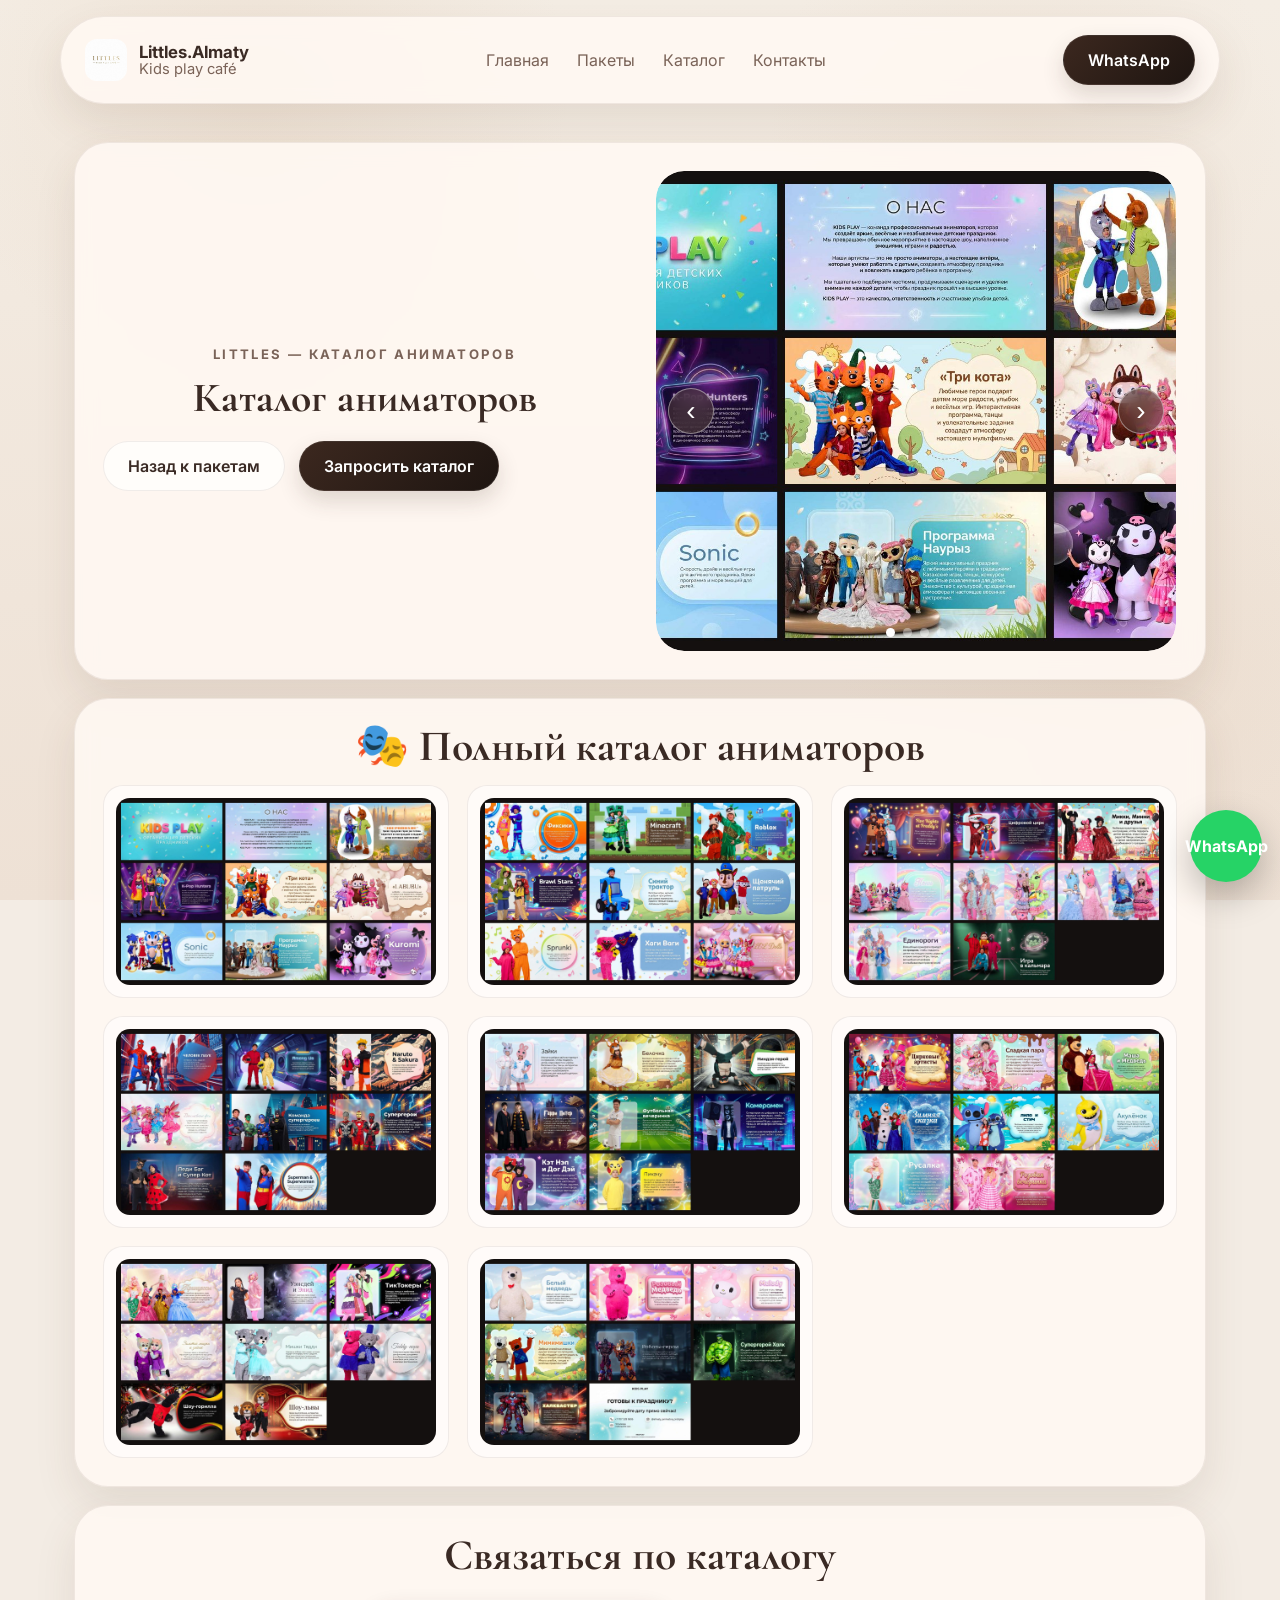
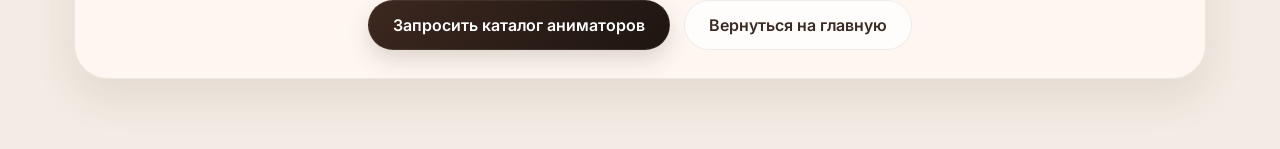
==== animator-catalog.html @ df4ff2ce "Add files via upload" ====
<!DOCTYPE html>
<html lang="ru">
<head>
  <meta charset="UTF-8" />
  <meta name="viewport" content="width=device-width, initial-scale=1.0" />
  <title>Каталог аниматоров — Littles.Almaty</title>
  <meta name="description" content="Каталог аниматоров Littles.Almaty: сохранённые изображения из каталога клиентки." />
  <link rel="preconnect" href="https://fonts.googleapis.com">
  <link rel="preconnect" href="https://fonts.gstatic.com" crossorigin>
  <link href="https://fonts.googleapis.com/css2?family=Cormorant+Garamond:wght@500;600;700&family=Inter:wght@400;500;600;700&display=swap" rel="stylesheet">
  <link rel="stylesheet" href="styles.css" />
</head>
<body>
  <div class="site-bg"></div>
  <header class="site-header" id="top">
    <div class="brand">
      <img src="assets/logo.jpg" alt="Littles Kids Play Café" class="brand-logo" />
      <div class="brand-text">
        <strong>Littles.Almaty</strong>
        <span>Kids play café</span>
      </div>
    </div>
    <nav class="desktop-nav">
      <a href="index.html">Главная</a>
      <a href="packages.html">Пакеты</a>
      <a href="#catalog-grid">Каталог</a>
      <a href="#contacts">Контакты</a>
    </nav>
    <a class="header-wa" href="https://wa.me/77074072551?text=Здравствуйте!%20Хочу%20запросить%20каталог%20аниматоров%20в%20Littles" target="_blank" rel="noopener">WhatsApp</a>
  </header>

  <main class="page-shell">
    <section class="section-surface hero hero-grid">
      <div class="hero-copy centered-copy">
        <p class="eyebrow">Littles — Каталог аниматоров</p>
        <h1 class="catalog-title catalog-page-title">Каталог аниматоров</h1>
<div class="package-actions left-actions" style="margin-top:18px;">
          <a class="btn btn-secondary" href="packages.html">Назад к пакетам</a>
          <a class="btn btn-primary" href="https://wa.me/77074072551?text=Здравствуйте!%20Хочу%20запросить%20каталог%20аниматоров%20в%20Littles" target="_blank" rel="noopener">Запросить каталог</a>
        </div>
      </div>
      <div class="carousel media-carousel compact" id="catalog-hero-carousel">
        <div class="carousel-track">
          <div class="carousel-slide active"><img src="assets/catalog_sheet_1.jpg" alt="Каталог аниматоров блок 1"></div>
          <div class="carousel-slide"><img src="assets/catalog_sheet_2.jpg" alt="Каталог аниматоров блок 2"></div>
          <div class="carousel-slide"><img src="assets/catalog_sheet_3.jpg" alt="Каталог аниматоров блок 3"></div>
          <div class="carousel-slide"><img src="assets/catalog_sheet_4.jpg" alt="Каталог аниматоров блок 4"></div>
        </div>
        <button class="carousel-btn prev" type="button" aria-label="Предыдущее фото">‹</button>
        <button class="carousel-btn next" type="button" aria-label="Следующее фото">›</button>
        <div class="carousel-dots">
          <button class="dot active" type="button" aria-label="Фото 1"></button>
          <button class="dot" type="button" aria-label="Фото 2"></button>
          <button class="dot" type="button" aria-label="Фото 3"></button>
          <button class="dot" type="button" aria-label="Фото 4"></button>
        </div>
      </div>
    </section>

    <section class="section-surface" id="catalog-grid">
      <div class="section-heading center">
        <h2 class="catalog-title">🎭 Полный каталог аниматоров</h2>
</div>
      <div class="catalog-page-grid">
        <a class="catalog-page-card" href="assets/catalog_sheet_1.jpg" target="_blank" rel="noopener"><img src="assets/catalog_sheet_1.jpg" alt="Каталог аниматоров страницы 1–9" loading="lazy"></a>
        <a class="catalog-page-card" href="assets/catalog_sheet_2.jpg" target="_blank" rel="noopener"><img src="assets/catalog_sheet_2.jpg" alt="Каталог аниматоров страницы 10–18" loading="lazy"></a>
        <a class="catalog-page-card" href="assets/catalog_sheet_3.jpg" target="_blank" rel="noopener"><img src="assets/catalog_sheet_3.jpg" alt="Каталог аниматоров страницы 19–26" loading="lazy"></a>
        <a class="catalog-page-card" href="assets/catalog_sheet_4.jpg" target="_blank" rel="noopener"><img src="assets/catalog_sheet_4.jpg" alt="Каталог аниматоров страницы 27–34" loading="lazy"></a>
        <a class="catalog-page-card" href="assets/catalog_sheet_5.jpg" target="_blank" rel="noopener"><img src="assets/catalog_sheet_5.jpg" alt="Каталог аниматоров страницы 35–42" loading="lazy"></a>
        <a class="catalog-page-card" href="assets/catalog_sheet_6.jpg" target="_blank" rel="noopener"><img src="assets/catalog_sheet_6.jpg" alt="Каталог аниматоров страницы 43–50" loading="lazy"></a>
        <a class="catalog-page-card" href="assets/catalog_sheet_7.jpg" target="_blank" rel="noopener"><img src="assets/catalog_sheet_7.jpg" alt="Каталог аниматоров страницы 51–58" loading="lazy"></a>
        <a class="catalog-page-card" href="assets/catalog_sheet_8.jpg" target="_blank" rel="noopener"><img src="assets/catalog_sheet_8.jpg" alt="Каталог аниматоров страницы 59–66" loading="lazy"></a>
      </div>
    </section>

    <section class="section-surface" id="contacts">
      <div class="section-heading center no-bottom">
        <h2>Связаться по каталогу</h2>
      </div>
      <div class="package-actions package-actions-stack">
        <a class="btn btn-primary" href="https://wa.me/77074072551?text=Здравствуйте!%20Хочу%20запросить%20каталог%20аниматоров%20в%20Littles" target="_blank" rel="noopener">Запросить каталог аниматоров</a>
        <a class="btn btn-secondary" href="index.html">Вернуться на главную</a>
      </div>
    </section>
  </main>

  <a class="floating-wa" href="https://wa.me/77074072551?text=Здравствуйте!%20Хочу%20запросить%20каталог%20аниматоров%20в%20Littles" target="_blank" rel="noopener" aria-label="WhatsApp">WhatsApp</a>

  <script>
    (function () {
      document.querySelectorAll('.carousel').forEach((carousel) => {
        const track = carousel.querySelector('.carousel-track');
        const slides = Array.from(carousel.querySelectorAll('.carousel-slide'));
        const dots = Array.from(carousel.querySelectorAll('.dot'));
        const prev = carousel.querySelector('.prev');
        const next = carousel.querySelector('.next');
        if (!track || slides.length === 0) return;
        let current = 0;
        let timer = null;
        let startX = 0;
        function show(index) {
          current = (index + slides.length) % slides.length;
          track.style.transform = `translateX(-${current * 100}%)`;
          dots.forEach((dot, i) => dot.classList.toggle('active', i === current));
        }
        function restart() { if (timer) clearInterval(timer); timer = setInterval(() => show(current + 1), 4500); }
        prev && prev.addEventListener('click', (e) => { e.preventDefault(); show(current - 1); restart(); });
        next && next.addEventListener('click', (e) => { e.preventDefault(); show(current + 1); restart(); });
        dots.forEach((dot, i) => dot.addEventListener('click', () => { show(i); restart(); }));
        carousel.addEventListener('touchstart', (e) => { startX = e.touches[0].clientX; }, { passive: true });
        carousel.addEventListener('touchend', (e) => {
          const diff = e.changedTouches[0].clientX - startX;
          if (Math.abs(diff) > 40) { show(current + (diff < 0 ? 1 : -1)); restart(); }
        });
        show(0); restart();
      });
    })();
  </script>
</body>
</html>
---- styles.css ----
:root{
  --bg:#f3ece4;
  --panel:rgba(255,250,245,.92);
  --panel-soft:rgba(255,255,255,.58);
  --line:rgba(108,84,72,.10);
  --text:#3a2a24;
  --muted:#7a6358;
  --accent:#8f6653;
  --accent-2:#d8b79f;
  --shadow:0 18px 42px rgba(89,58,42,.10);
}
*{box-sizing:border-box}
html{scroll-behavior:smooth}
body{
  margin:0;
  color:var(--text);
  background:#f3ece4;
  font-family:"Inter",system-ui,sans-serif;
}
body::before{
  content:"";
  position:fixed;
  inset:0;
  background:
    radial-gradient(circle at 20% 10%, rgba(214,182,151,.18), transparent 24%),
    radial-gradient(circle at 80% 14%, rgba(214,182,151,.12), transparent 20%),
    radial-gradient(circle at 88% 74%, rgba(214,182,151,.14), transparent 22%),
    linear-gradient(180deg, #f4ede4 0%, #eee1d5 100%);
  z-index:-2;
}
.site-bg{display:none}
img{max-width:100%}
a{text-decoration:none;color:inherit}
h1,h2,h3,h4{font-family:"Cormorant Garamond", serif; margin:0 0 12px}
h1{font-size:clamp(2.7rem,5.3vw,4.7rem); line-height:0.98}
h2{font-size:clamp(2rem,3.4vw,3rem); line-height:1}
h3{font-size:clamp(1.35rem,1.8vw,1.85rem)}
p,li{font-size:.96rem; line-height:1.65}
.page-shell{max-width:1160px;margin:0 auto;padding:20px 14px 70px}
.site-header{
  max-width:1160px; margin:16px auto 0; padding:18px 24px;
  display:flex; align-items:center; justify-content:space-between; gap:20px;
  background:rgba(255,249,243,.88); border:1px solid var(--line); border-radius:999px; box-shadow:var(--shadow);
  backdrop-filter: blur(10px);
}
.brand{display:flex; align-items:center; gap:12px}
.brand-logo{width:42px; height:42px; border-radius:12px; object-fit:cover}
.brand-text{display:flex; flex-direction:column; line-height:1.1}
.brand-text strong{font-size:1.05rem}
.brand-text span{font-size:.92rem; color:var(--muted)}
.desktop-nav{display:flex; gap:28px; color:var(--muted)}
.desktop-nav a:hover{color:var(--text)}
.header-wa,.btn{
  display:inline-flex; align-items:center; justify-content:center; gap:8px;
  border-radius:999px; padding:14px 24px; font-weight:600; transition:.22s ease;
}
.header-wa,.btn-primary{
  background:linear-gradient(135deg, #3c281f, #1e1511);
  color:#fff; border:1px solid rgba(255,255,255,.08);
  box-shadow:0 10px 22px rgba(60,40,31,.16);
}
.header-wa:hover,.btn-primary:hover{transform:translateY(-1px)}
.btn-secondary{
  background:rgba(255,255,255,.72); border:1px solid var(--line); color:var(--text);
}
.btn.full{width:100%}
.section-surface{
  background:rgba(255,249,243,.88);
  border:1px solid var(--line);
  border-radius:34px;
  padding:28px;
  box-shadow:var(--shadow);
  margin-top:18px;
  backdrop-filter: blur(10px);
  transition: transform .24s ease, box-shadow .24s ease, border-color .24s ease, background .24s ease;
}
.hero-grid{
  display:grid;
  grid-template-columns:1fr 1fr;
  gap:28px;
  align-items:center;
}
.hero-copy .eyebrow,.section-heading .eyebrow{
  letter-spacing:.18em; text-transform:uppercase; color:var(--muted); font-size:.82rem; font-weight:700;
  margin-bottom:10px;
}
.hero-text,.section-heading p{color:var(--muted)}
.section-heading{margin-bottom:20px}
.no-bottom{margin-bottom:0}
.left-align{text-align:left}
.center{text-align:center}
.narrow{max-width:720px; margin-inline:auto}

.carousel{
  position:relative;
  width:100%;
  max-width:520px;
  margin:0 auto;
  overflow:hidden;
  border-radius:28px;
  background:rgba(255,255,255,.42);
}
.carousel-track{
  display:flex;
  width:100%;
  transition:transform .4s ease;
}
.carousel-slide{
  min-width:100%;
  flex:0 0 100%;
}
.carousel-slide img{
  width:100%;
  height:520px;
  display:block;
  object-fit:cover;
  object-position:center center;
  border-radius:28px;
}
.media-carousel.compact .carousel-slide img{height:480px; object-position:center center}
.menu-carousel{max-width:720px}
.menu-carousel .carousel-slide img{height:420px; object-fit:cover; object-position:center center}
.carousel-btn{
  position:absolute; top:50%; transform:translateY(-50%);
  width:46px; height:46px; border-radius:50%;
  border:1px solid rgba(255,255,255,.42);
  background:rgba(73,54,46,.48); color:#fff; font-size:28px; line-height:1;
  display:flex; align-items:center; justify-content:center; cursor:pointer; z-index:30;
  backdrop-filter: blur(8px);
  transition: transform .18s ease, background .18s ease, box-shadow .18s ease;
}
.carousel-btn.prev{left:12px}
.carousel-btn.next{right:12px}
.carousel-dots{
  position:absolute; left:50%; bottom:14px; transform:translateX(-50%);
  display:flex; gap:8px; z-index:5;
}
.dot{
  width:9px; height:9px; border-radius:50%; border:none; padding:0; cursor:pointer;
  background:rgba(255,255,255,.4)
}
.dot.active{background:#fff}
.clean-list{list-style:none; padding:0; margin:18px 0 24px}
.clean-list li{padding:10px 0; border-bottom:1px solid rgba(255,255,255,.06)}

.action-grid{
  display:grid; grid-template-columns:repeat(4,1fr); gap:16px;
}
.action-card{
  background:rgba(255,255,255,.58);
  border:1px solid var(--line);
  border-radius:26px;
  padding:22px;
  text-align:center;
  transition: transform .22s ease, box-shadow .22s ease, border-color .22s ease, background .22s ease;
}
.action-card h3{font-size:clamp(1.35rem,1.8vw,1.85rem)}

.visit-card{
  max-width:760px; margin:0 auto;
  background:rgba(255,255,255,.66);
  border:1px solid var(--line);
  border-radius:28px; padding:18px;
  box-shadow:0 10px 24px rgba(89,58,42,.06);
}
.price-item{
  display:flex; justify-content:space-between; gap:12px; align-items:center;
  padding:16px 4px; border-bottom:1px solid rgba(255,255,255,.06);
}
.price-item strong{font-size:1.2rem}
.visit-note{color:var(--muted); margin:18px 4px 20px}

.packages-grid{
  display:grid; grid-template-columns:repeat(3,1fr); gap:18px;
}
.package-card{
  background:rgba(255,255,255,.58);
  border:1px solid var(--line);
  border-radius:28px;
  padding:22px;
  display:flex; flex-direction:column; gap:16px;
  transition: transform .22s ease, box-shadow .22s ease, border-color .22s ease, background .22s ease;
}
.package-card.featured{background:linear-gradient(180deg, rgba(216,183,159,.28), rgba(255,255,255,.62))}
.package-top h3{font-size:clamp(1.35rem,1.8vw,1.85rem)}
.package-includes{padding-left:18px; margin:0}
.program-block{
  background:rgba(216,183,159,.20);
  border-radius:20px;
  padding:16px;
}
.program-block h4{margin:0 0 8px; font-family:"Inter",system-ui,sans-serif; font-size:1rem}
.program-block ul{margin:0; padding-left:18px}
.package-bottom-price{
  margin:0;
  font-size:1.65rem;
  font-weight:700;
  color:#efd4bf;
}

.menu-preview-actions,.package-actions{
  display:flex; gap:14px; justify-content:center; flex-wrap:wrap; margin-top:18px;
}
.contact-box{
  display:grid; grid-template-columns:repeat(3,1fr); gap:16px;
}
.contact-box > div{
  background:rgba(255,255,255,.58);
  border:1px solid var(--line);
  border-radius:22px;
  padding:18px;
}
.contact-box strong{display:block; margin-bottom:8px}
.contact-box p{margin:0; color:var(--muted)}
.conditions-card{
  max-width:760px; margin:0 auto; background:rgba(255,255,255,.58);
  border:1px solid var(--line); border-radius:24px; padding:20px;
}
.conditions-card ul{margin:0; padding-left:18px}
.floating-wa{
  position:fixed; right:18px; bottom:18px; z-index:20;
  width:72px; height:72px; border-radius:50%;
  background:#26d366; color:#fff; display:flex; align-items:center; justify-content:center;
  font-weight:700; box-shadow:0 14px 34px rgba(0,0,0,.25);
}

/* Menu page */
.menu-page-shell{max-width:1120px}
.menu-hero{display:flex; justify-content:space-between; align-items:flex-end; gap:22px}
.menu-hero-actions{display:flex; gap:12px; flex-wrap:wrap}
.menu-pages-list{display:flex; flex-direction:column; gap:22px}
.menu-page-card{
  background:rgba(255,255,255,.05);
  border:1px solid var(--line);
  border-radius:28px; padding:22px;
}
.menu-page-heading{
  display:flex; align-items:flex-end; justify-content:space-between; gap:18px; margin-bottom:16px;
}
.menu-page-card img{
  width:100%; display:block; border-radius:22px; background:#f5efe7;
}

@media (max-width: 980px){
  .desktop-nav{display:none}
  .site-header{padding:16px 18px; border-radius:26px}
  .hero-grid, .packages-grid, .contact-box{grid-template-columns:1fr}
  .carousel, .menu-carousel{max-width:100%}
  .carousel-slide img{height:420px}
  .media-carousel.compact .carousel-slide img{height:420px}
  .menu-hero,.menu-page-heading{display:block}
  .menu-hero-actions .btn,.menu-page-heading .btn{width:100%; margin-top:12px}
}
@media (max-width: 768px){
  .page-shell{padding:14px 10px 90px}
  .section-surface{padding:18px; border-radius:24px}
  h1{font-size:clamp(2.7rem,5.3vw,4.7rem); line-height:0.98}
  h2{font-size:clamp(2rem,3.4vw,3rem); line-height:1}
  .action-grid{grid-template-columns:1fr 1fr}
  .carousel-slide img,
  .media-carousel.compact .carousel-slide img,
  .menu-carousel .carousel-slide img{height:320px}
  .floating-wa{width:66px; height:66px; right:14px; bottom:14px}
}


/* Menu polish */
.polished-menu-section{
  padding:24px 24px 26px;
}
.menu-heading-row{
  margin-bottom:14px;
}
.menu-heading-row h2{font-size:clamp(2rem,3.4vw,3rem); line-height:1}
.menu-showcase{
  max-width:760px;
  margin:0 auto;
}
.polished-carousel{
  background:linear-gradient(180deg, rgba(255,255,255,.04), rgba(255,255,255,.02));
  border:1px solid rgba(255,255,255,.06);
  border-radius:30px;
  box-shadow:0 16px 34px rgba(0,0,0,.18);
  padding:16px;
}
.polished-carousel .carousel-slide img{
  border-radius:22px;
  object-fit:cover;
  object-position:center;
  box-shadow:0 10px 24px rgba(0,0,0,.12);
}
.polished-carousel .carousel-btn{
  width:44px;
  height:44px;
  background:rgba(18,14,13,.58);
  backdrop-filter:blur(8px);
  border:1px solid rgba(255,255,255,.10);
  color:#fff;
  transition:transform .2s ease, background .2s ease, border-color .2s ease;
}
.polished-carousel .carousel-btn:hover{
  transform:translateY(-50%) scale(1.04);
  background:rgba(29,22,19,.82);
  border-color:rgba(255,255,255,.18);
}
.polished-carousel .carousel-btn.prev{left:16px;}
.polished-carousel .carousel-btn.next{right:16px;}
.polished-carousel .carousel-dots{
  bottom:18px;
  gap:7px;
}
.polished-carousel .dot{
  width:8px;
  height:8px;
  background:rgba(255,255,255,.38);
  transition:all .22s ease;
}
.polished-carousel .dot.active{
  width:22px;
  border-radius:999px;
  background:#fff;
}
.polished-menu-actions{
  margin-top:16px;
  justify-content:center;
  align-items:center;
}
.polished-menu-actions .btn{
  min-width:230px;
}
@media (max-width: 768px){
  .polished-menu-section{
    padding:18px 16px 20px;
  }
  .menu-showcase{
    max-width:100%;
  }
  .polished-carousel{
    padding:12px;
    border-radius:24px;
  }
  .polished-carousel .carousel-slide img{
    border-radius:18px;
  }
  .polished-menu-actions{
    flex-direction:column;
  }
  .polished-menu-actions .btn{
    width:100%;
    min-width:0;
  }
}

.section-surface:hover{
  transform: translateY(-2px);
  box-shadow: 0 22px 44px rgba(89,58,42,.12);
}
.action-card:hover,
.package-card:hover{
  transform: translateY(-3px);
  box-shadow: 0 16px 30px rgba(89,58,42,.10);
  border-color: rgba(108,84,72,.16);
}
.header-wa:hover,.btn:hover{
  transform: translateY(-1px);
}
.carousel-slide img{
  transition: transform .35s ease;
}
.carousel:hover .carousel-slide.active img{
  transform: scale(1.012);
}

@media (max-width: 900px){
  body::before{
    background:
      radial-gradient(circle at 20% 10%, rgba(214,182,151,.12), transparent 26%),
      radial-gradient(circle at 85% 20%, rgba(214,182,151,.10), transparent 22%),
      linear-gradient(180deg, #f7f1ea 0%, #efe4d8 100%);
  }
  body{
    background:#f6efe8;
    color:#3c2c25;
  }
  .site-header{
    background:rgba(255,251,247,.92);
    border-color:rgba(108,84,72,.08);
    box-shadow:0 10px 22px rgba(89,58,42,.08);
  }
  .section-surface{
    background:rgba(255,251,247,.92);
    border-color:rgba(108,84,72,.08);
    box-shadow:0 14px 26px rgba(89,58,42,.08);
  }
  .action-card,
  .package-card,
  .visit-card,
  .contact-box > div,
  .conditions-card{
    background:rgba(255,255,255,.76);
  }
  .carousel{
    background:rgba(255,255,255,.62);
  }
  .carousel-slide img,
  .media-carousel.compact .carousel-slide img{
    height:300px !important;
    object-position:center center !important;
  }
  .menu-carousel .carousel-slide img{
    height:250px !important;
    object-position:center center !important;
  }
}
@media (max-width: 768px){
  h1{font-size:clamp(2.35rem,10vw,3.8rem)}
  h2{font-size:clamp(1.85rem,8vw,2.6rem)}
  h3{font-size:clamp(1.2rem,5vw,1.6rem)}
  p,li{font-size:.92rem; line-height:1.6}
  .page-shell{padding:12px 10px 86px}
  .section-surface{padding:16px; border-radius:24px}
  .carousel-slide img{height:285px !important}
  .menu-carousel .carousel-slide img{height:235px !important}
  .action-card{
    background:rgba(255,255,255,.78);
    padding:18px 14px;
  }
  .floating-wa{
    width:64px;
    height:64px;
    right:12px;
    bottom:12px;
  }
}


/* Requested client final tweaks */
.centered-copy,
.centered-copy .eyebrow,
.centered-copy .hero-text,
.centered-copy h2{
  text-align:center !important;
}
.centered-copy h1{
  max-width:11.5ch;
  margin-left:auto;
  margin-right:auto;
}
.why-grid .section-heading{
  margin-inline:auto;
}
.why-grid h2{
  font-size:clamp(1.8rem,3vw,2.6rem);
  white-space:nowrap;
}
.centered-block .section-heading,
.menu-heading-row{
  text-align:center;
}
.single-line-title{
  white-space:nowrap;
  margin-left:auto;
  margin-right:auto;
}
.clean-action-grid{
  align-items:stretch;
}
.clean-action-grid .action-card{
  display:flex;
  align-items:center;
  justify-content:center;
}
.clean-action-grid .action-card h3{
  text-align:center;
  width:100%;
  margin:0;
}
.featured-top h3{
  font-size:clamp(1.55rem,2.2vw,2.1rem);
}
.package-subtitle{
  margin:4px 0 0;
  font-size:.95rem;
  line-height:1.45;
  color:var(--muted);
  text-align:left;
}
#center-carousel .carousel-slide img{
  object-position:center center !important;
}
#menu-carousel .carousel-slide img{
  object-position:center center !important;
}
@media (max-width: 900px){
  .single-line-title{
    font-size:clamp(1.5rem,5.2vw,2rem) !important;
  }
  .why-grid h2{
    font-size:clamp(1.65rem,5.6vw,2.05rem) !important;
    white-space:nowrap;
  }
  .centered-copy h1{
    max-width:12.5ch;
  }
  .clean-action-grid .action-card h3{
    font-size:1.05rem;
  }
}
@media (max-width: 768px){
  .single-line-title{
    font-size:1.45rem !important;
  }
  .why-grid h2{
    font-size:1.52rem !important;
  }
  .package-subtitle{
    font-size:.9rem;
  }
  .clean-action-grid{
    grid-template-columns:1fr 1fr;
  }
  .clean-action-grid .action-card{
    min-height:88px;
  }
}


/* restore selected photos centering */
#hero-carousel .carousel-slide img,
#center-carousel .carousel-slide img{
  object-position:center center !important;
}


/* Lower photo focus to avoid too much ceiling */
#hero-carousel .carousel-slide img{
  object-position:center 78% !important;
}
#center-carousel .carousel-slide img{
  object-position:center 72% !important;
}
@media (max-width: 768px){
  #hero-carousel .carousel-slide img{
    object-position:center 82% !important;
  }
  #center-carousel .carousel-slide img{
    object-position:center 76% !important;
  }
}


/* Final requested client tweaks */
.centered-copy h1{
  max-width: 18ch !important;
  text-wrap: balance;
}
.why-grid .clean-list{
  margin: 12px 0 22px;
}
.why-grid .clean-list li{
  padding: 7px 0 !important;
  line-height: 1.35 !important;
}
.clean-action-grid{
  grid-template-columns: 1fr !important;
  max-width: 520px;
  margin: 0 auto;
}
.clean-action-grid .action-card{
  min-height: 74px;
  background: linear-gradient(180deg, rgba(190,157,136,.22), rgba(255,249,243,.92)) !important;
}
.closure-section .conditions-card,
.warm-card,
.package-card,
.action-card{
  border-color: rgba(122,85,65,.13) !important;
}
.package-card{
  background: linear-gradient(180deg, rgba(188,151,128,.18), rgba(255,251,247,.95)) !important;
}
.program-block{
  background: rgba(185, 150, 127, .16) !important;
}
.package-subtitle{
  margin: 6px 0 2px;
  color: var(--muted);
  font-size: .96rem;
  line-height: 1.35;
}
.featured-top h3{
  font-size: clamp(1.7rem, 2.6vw, 2.25rem) !important;
}
.featured-top .package-subtitle{
  font-size: 1rem;
  color: #7e5b4a;
}
.why-title, .visit-title{
  white-space: nowrap;
}
.closure-section .section-heading p{
  margin-top: 6px;
}
@media (max-width: 900px){
  .centered-copy h1{
    max-width: 16ch !important;
  }
}
@media (max-width: 768px){
  .centered-copy h1{
    max-width: 13ch !important;
    font-size: clamp(2.05rem, 8.4vw, 3rem) !important;
    line-height: 1.03 !important;
  }
  .hero-copy .hero-text{
    max-width: 22ch;
    margin-left: auto;
    margin-right: auto;
  }
  .why-title{
    font-size: 1.34rem !important;
    white-space: nowrap;
  }
  .visit-title{
    font-size: 1.28rem !important;
    white-space: nowrap;
  }
  .clean-action-grid{
    max-width: none;
  }
  .clean-action-grid .action-card{
    min-height: 66px;
    padding: 14px 16px !important;
  }
  .clean-action-grid .action-card h3{
    font-size: 1.06rem !important;
  }
  .package-subtitle{
    font-size: .9rem;
    line-height: 1.3;
  }
  .why-grid .clean-list li{
    padding: 5px 0 !important;
    line-height: 1.28 !important;
  }
}


/* Final tightening requested */
.why-grid h2,
.why-title{
  font-size: clamp(2rem, 3.2vw, 3rem) !important;
}
.why-grid .clean-list{
  margin: 10px 0 18px !important;
}
.why-grid .clean-list li{
  padding: 4px 0 !important;
  line-height: 1.18 !important;
}
.why-grid .section-heading{
  gap: 0 !important;
}
.why-grid .btn{
  margin-top: 10px !important;
}
@media (max-width: 768px){
  .why-grid h2,
  .why-title{
    font-size: 1.62rem !important;
  }
  .why-grid .clean-list li{
    padding: 3px 0 !important;
    line-height: 1.12 !important;
  }
}


/* Mobile buttons darker + warmer brown */
@media (max-width: 768px){
  .quick-links .quick-link{
    background: linear-gradient(180deg, #d8cfc6, #cbbfb4) !important;
    color: #2a1e17 !important;
    border: 1px solid rgba(120, 80, 50, 0.15) !important;
  }
  .quick-links .quick-link:hover{
    background: linear-gradient(180deg, #cbbfb4, #b8a99c) !important;
  }
}

/* Slightly warmer overall tone */
:root{
  --surface: #f6f1eb !important;
  --surface-2: #efe6dc !important;
  --text-main: #3a2a1f !important;
}


.hero h1{
  max-width: 600px;
  font-size: clamp(1.9rem, 4.5vw, 2.6rem) !important;
  line-height: 1.15 !important;
}
@media (max-width: 768px){
  .hero h1{
    max-width: 320px;
    font-size: 1.7rem !important;
    line-height: 1.15 !important;
  }
}


.quick-links .quick-link{
  background: linear-gradient(180deg, #4a2f22, #2d1b12) !important;
  color: #fff !important;
  border: none !important;
}
.quick-links .quick-link:hover{
  background: linear-gradient(180deg, #5a3a2b, #3a2419) !important;
}


:root{
  --surface: #eee5dc !important;
  --surface-2: #e3d6c8 !important;
}


/* V6 force-fix hero and quick access buttons */
.hero h1,
.hero-copy h1,
.centered-copy h1{
  max-width: 24ch !important;
  width: 100%;
  margin-left: auto !important;
  margin-right: auto !important;
}
@media (max-width: 768px){
  .hero h1,
  .hero-copy h1,
  .centered-copy h1{
    max-width: 15ch !important;
    font-size: 2.15rem !important;
    line-height: 1.08 !important;
    letter-spacing: -0.01em !important;
    text-wrap: balance;
  }
  .hero-copy,
  .centered-copy{
    max-width: 100% !important;
  }
}

/* Quick access cards exactly dark */
.clean-action-grid .action-card,
.action-grid .action-card,
.quick-links .quick-link,
.quick-links a{
  background: linear-gradient(180deg, #4a2f22, #2d1b12) !important;
  color: #ffffff !important;
  border: none !important;
  box-shadow: 0 12px 24px rgba(60,40,31,.18) !important;
}
.clean-action-grid .action-card h3,
.action-grid .action-card h3,
.quick-links .quick-link,
.quick-links a{
  color: #ffffff !important;
}
.clean-action-grid .action-card:hover,
.action-grid .action-card:hover{
  background: linear-gradient(180deg, #5b3a2a, #38231a) !important;
}

/* Ensure quick links spacing still good on mobile */
@media (max-width: 768px){
  .clean-action-grid .action-card,
  .action-grid .action-card{
    min-height: 64px !important;
    border-radius: 999px !important;
    padding: 16px 18px !important;
  }
  .clean-action-grid .action-card h3,
  .action-grid .action-card h3{
    font-size: 1.05rem !important;
    line-height: 1.2 !important;
  }
}


/* V8 HARD FIX hero EXACT 3 lines mobile */
@media (max-width: 768px){
  .hero h1,
  .hero-copy h1,
  .centered-copy h1{
    max-width: 22ch !important; /* ключ — шире */
    font-size: 1.95rem !important;
    line-height: 1.08 !important;
    letter-spacing: -0.01em;
  }
}


/* lighten quick access buttons to fit design better */
.clean-action-grid .action-card,
.action-grid .action-card,
.quick-links .quick-link,
.quick-links a{
  background: linear-gradient(180deg, #e6ddd4, #d8cdc1) !important;
  color: #4a3428 !important;
  border: 1px solid rgba(118, 88, 68, 0.10) !important;
  box-shadow: 0 10px 20px rgba(118, 88, 68, 0.08) !important;
}
.clean-action-grid .action-card h3,
.action-grid .action-card h3,
.quick-links .quick-link,
.quick-links a{
  color: #4a3428 !important;
}
.clean-action-grid .action-card:hover,
.action-grid .action-card:hover{
  background: linear-gradient(180deg, #ddd2c6, #cfc1b4) !important;
}


.package-title{font-family:"Inter",system-ui,sans-serif; font-weight:700; line-height:1.15; letter-spacing:.01em}
.package-title-mini,.package-title-big{font-size:1.55rem}
.package-title-party{font-size:1.9rem}
.package-subtitle{margin:0; color:var(--muted)}
.package-bottom-price{color:#8d5d3f; letter-spacing:.01em}
.enhanced-packages .package-card{gap:18px}
.package-carousel{max-width:100%; border-radius:22px; box-shadow:0 10px 24px rgba(89,58,42,.08)}
.package-carousel .carousel-slide img{height:280px; border-radius:22px; object-position:center}
.package-actions-stack{margin-top:22px}
.animator-grid{display:grid; grid-template-columns:1.2fr .8fr; gap:18px; align-items:stretch; margin-top:18px}
.animator-card{background:rgba(255,255,255,.58); border:1px solid var(--line); border-radius:24px; padding:22px}
.compact-list{margin:8px 0 18px}
.compact-list li{padding:8px 0}
.left-actions{justify-content:flex-start}
.clean-action-grid{grid-template-columns:repeat(5,1fr)}
@media (max-width: 980px){
  .animator-grid{grid-template-columns:1fr}
  .clean-action-grid{grid-template-columns:repeat(2,1fr)}
}
@media (max-width: 768px){
  .package-title-mini,.package-title-big{font-size:1.42rem}
  .package-title-party{font-size:1.7rem}
  .package-carousel .carousel-slide img{height:240px}
}


.catalog-page-grid{display:grid;grid-template-columns:repeat(3,minmax(0,1fr));gap:18px}.catalog-page-card{display:flex;flex-direction:column;gap:10px;padding:12px;border-radius:20px;background:rgba(255,255,255,.58);border:1px solid var(--line);text-decoration:none;color:var(--text);box-shadow:var(--shadow-soft)}.catalog-page-card img{width:100%;height:auto;border-radius:14px;display:block}.catalog-page-card span{text-align:center;font-weight:600}.catalog-page-card:hover{transform:translateY(-3px);transition:.2s ease}.animator-carousel img{object-fit:cover}@media (max-width:980px){.catalog-page-grid{grid-template-columns:repeat(2,minmax(0,1fr));}}@media (max-width:640px){.catalog-page-grid{grid-template-columns:1fr;}}


.catalog-title{
  line-height:.88;
  margin-bottom:8px;
}
.catalog-page-title{
  max-width:10ch;
}
.catalog-page-card{
  gap:0;
  padding:12px;
}
.catalog-page-card span{
  display:none;
}
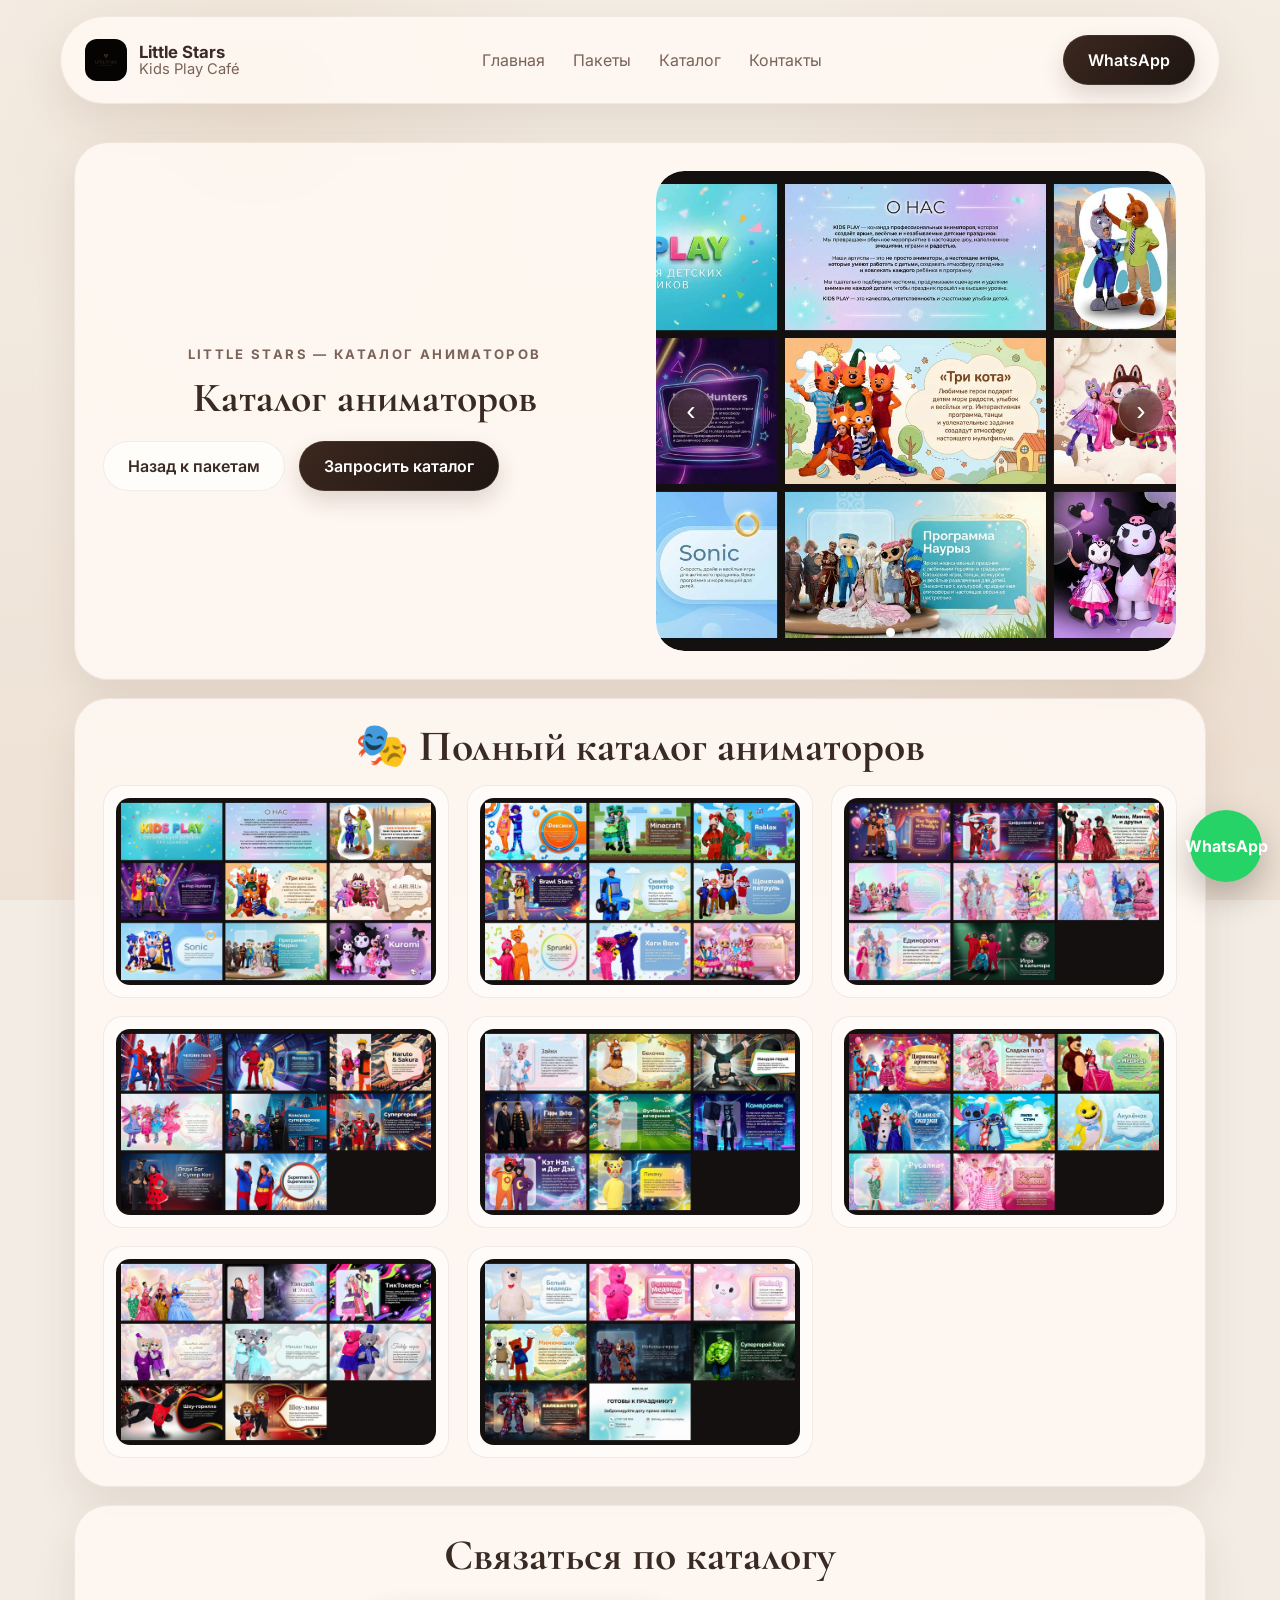
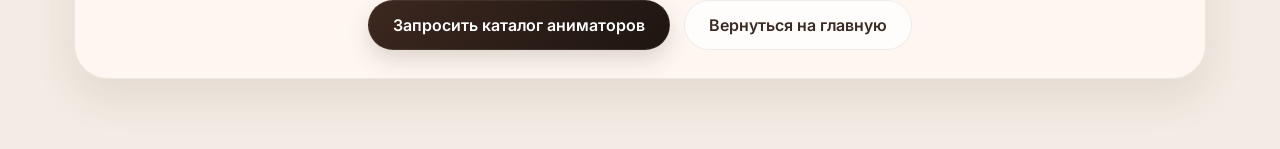
==== commit 278a08b6: "Add files via upload" ====
--- a/animator-catalog.html
+++ b/animator-catalog.html
@@ -1,92 +1,88 @@
 <!DOCTYPE html>
+
 <html lang="ru">
 <head>
-  <meta charset="UTF-8" />
-  <meta name="viewport" content="width=device-width, initial-scale=1.0" />
-  <title>Каталог аниматоров — Littles.Almaty</title>
-  <meta name="description" content="Каталог аниматоров Littles.Almaty: сохранённые изображения из каталога клиентки." />
-  <link rel="preconnect" href="https://fonts.googleapis.com">
-  <link rel="preconnect" href="https://fonts.gstatic.com" crossorigin>
-  <link href="https://fonts.googleapis.com/css2?family=Cormorant+Garamond:wght@500;600;700&family=Inter:wght@400;500;600;700&display=swap" rel="stylesheet">
-  <link rel="stylesheet" href="styles.css" />
-</head>
+<meta charset="utf-8"/>
+<meta content="width=device-width, initial-scale=1.0" name="viewport"/>
+<title>Каталог аниматоров — Little Stars</title>
+<meta content="Каталог аниматоров Little Stars: сохранённые изображения из каталога клиентки." name="description"/>
+<link href="https://fonts.googleapis.com" rel="preconnect"/>
+<link crossorigin="" href="https://fonts.gstatic.com" rel="preconnect"/>
+<link href="https://fonts.googleapis.com/css2?family=Cormorant+Garamond:wght@500;600;700&amp;family=Inter:wght@400;500;600;700&amp;display=swap" rel="stylesheet"/>
+<link href="styles.css" rel="stylesheet">
+</link></head>
 <body>
-  <div class="site-bg"></div>
-  <header class="site-header" id="top">
-    <div class="brand">
-      <img src="assets/logo.jpg" alt="Littles Kids Play Café" class="brand-logo" />
-      <div class="brand-text">
-        <strong>Littles.Almaty</strong>
-        <span>Kids play café</span>
-      </div>
-    </div>
-    <nav class="desktop-nav">
-      <a href="index.html">Главная</a>
-      <a href="packages.html">Пакеты</a>
-      <a href="#catalog-grid">Каталог</a>
-      <a href="#contacts">Контакты</a>
-    </nav>
-    <a class="header-wa" href="https://wa.me/77074072551?text=Здравствуйте!%20Хочу%20запросить%20каталог%20аниматоров%20в%20Littles" target="_blank" rel="noopener">WhatsApp</a>
-  </header>
-
-  <main class="page-shell">
-    <section class="section-surface hero hero-grid">
-      <div class="hero-copy centered-copy">
-        <p class="eyebrow">Littles — Каталог аниматоров</p>
-        <h1 class="catalog-title catalog-page-title">Каталог аниматоров</h1>
+<div class="site-bg"></div>
+<header class="site-header" id="top">
+<div class="brand">
+<img alt="Little Stars Kids Play Café" class="brand-logo" src="assets/logo-little-stars.png"/>
+<div class="brand-text">
+<strong>Little Stars</strong>
+<span>Kids Play Café</span>
+</div>
+</div>
+<nav class="desktop-nav">
+<a href="index.html">Главная</a>
+<a href="packages.html">Пакеты</a>
+<a href="#catalog-grid">Каталог</a>
+<a href="#contacts">Контакты</a>
+</nav>
+<a class="header-wa" href="https://wa.me/77074072551?text=%D0%97%D0%B4%D1%80%D0%B0%D0%B2%D1%81%D1%82%D0%B2%D1%83%D0%B9%D1%82%D0%B5%21%20%D0%A5%D0%BE%D1%87%D1%83%20%D0%B7%D0%B0%D0%BF%D1%80%D0%BE%D1%81%D0%B8%D1%82%D1%8C%20%D0%BA%D0%B0%D1%82%D0%B0%D0%BB%D0%BE%D0%B3%20%D0%B0%D0%BD%D0%B8%D0%BC%D0%B0%D1%82%D0%BE%D1%80%D0%BE%D0%B2%20%D0%B2%20Little%20Stars" rel="noopener" target="_blank">WhatsApp</a>
+</header>
+<main class="page-shell">
+<section class="section-surface hero hero-grid">
+<div class="hero-copy centered-copy">
+<p class="eyebrow">Little Stars — Каталог аниматоров</p>
+<h1 class="catalog-title catalog-page-title">Каталог аниматоров</h1>
 <div class="package-actions left-actions" style="margin-top:18px;">
-          <a class="btn btn-secondary" href="packages.html">Назад к пакетам</a>
-          <a class="btn btn-primary" href="https://wa.me/77074072551?text=Здравствуйте!%20Хочу%20запросить%20каталог%20аниматоров%20в%20Littles" target="_blank" rel="noopener">Запросить каталог</a>
-        </div>
-      </div>
-      <div class="carousel media-carousel compact" id="catalog-hero-carousel">
-        <div class="carousel-track">
-          <div class="carousel-slide active"><img src="assets/catalog_sheet_1.jpg" alt="Каталог аниматоров блок 1"></div>
-          <div class="carousel-slide"><img src="assets/catalog_sheet_2.jpg" alt="Каталог аниматоров блок 2"></div>
-          <div class="carousel-slide"><img src="assets/catalog_sheet_3.jpg" alt="Каталог аниматоров блок 3"></div>
-          <div class="carousel-slide"><img src="assets/catalog_sheet_4.jpg" alt="Каталог аниматоров блок 4"></div>
-        </div>
-        <button class="carousel-btn prev" type="button" aria-label="Предыдущее фото">‹</button>
-        <button class="carousel-btn next" type="button" aria-label="Следующее фото">›</button>
-        <div class="carousel-dots">
-          <button class="dot active" type="button" aria-label="Фото 1"></button>
-          <button class="dot" type="button" aria-label="Фото 2"></button>
-          <button class="dot" type="button" aria-label="Фото 3"></button>
-          <button class="dot" type="button" aria-label="Фото 4"></button>
-        </div>
-      </div>
-    </section>
-
-    <section class="section-surface" id="catalog-grid">
-      <div class="section-heading center">
-        <h2 class="catalog-title">🎭 Полный каталог аниматоров</h2>
+<a class="btn btn-secondary" href="packages.html">Назад к пакетам</a>
+<a class="btn btn-primary" href="https://wa.me/77074072551?text=%D0%97%D0%B4%D1%80%D0%B0%D0%B2%D1%81%D1%82%D0%B2%D1%83%D0%B9%D1%82%D0%B5%21%20%D0%A5%D0%BE%D1%87%D1%83%20%D0%B7%D0%B0%D0%BF%D1%80%D0%BE%D1%81%D0%B8%D1%82%D1%8C%20%D0%BA%D0%B0%D1%82%D0%B0%D0%BB%D0%BE%D0%B3%20%D0%B0%D0%BD%D0%B8%D0%BC%D0%B0%D1%82%D0%BE%D1%80%D0%BE%D0%B2%20%D0%B2%20Little%20Stars" rel="noopener" target="_blank">Запросить каталог</a>
 </div>
-      <div class="catalog-page-grid">
-        <a class="catalog-page-card" href="assets/catalog_sheet_1.jpg" target="_blank" rel="noopener"><img src="assets/catalog_sheet_1.jpg" alt="Каталог аниматоров страницы 1–9" loading="lazy"></a>
-        <a class="catalog-page-card" href="assets/catalog_sheet_2.jpg" target="_blank" rel="noopener"><img src="assets/catalog_sheet_2.jpg" alt="Каталог аниматоров страницы 10–18" loading="lazy"></a>
-        <a class="catalog-page-card" href="assets/catalog_sheet_3.jpg" target="_blank" rel="noopener"><img src="assets/catalog_sheet_3.jpg" alt="Каталог аниматоров страницы 19–26" loading="lazy"></a>
-        <a class="catalog-page-card" href="assets/catalog_sheet_4.jpg" target="_blank" rel="noopener"><img src="assets/catalog_sheet_4.jpg" alt="Каталог аниматоров страницы 27–34" loading="lazy"></a>
-        <a class="catalog-page-card" href="assets/catalog_sheet_5.jpg" target="_blank" rel="noopener"><img src="assets/catalog_sheet_5.jpg" alt="Каталог аниматоров страницы 35–42" loading="lazy"></a>
-        <a class="catalog-page-card" href="assets/catalog_sheet_6.jpg" target="_blank" rel="noopener"><img src="assets/catalog_sheet_6.jpg" alt="Каталог аниматоров страницы 43–50" loading="lazy"></a>
-        <a class="catalog-page-card" href="assets/catalog_sheet_7.jpg" target="_blank" rel="noopener"><img src="assets/catalog_sheet_7.jpg" alt="Каталог аниматоров страницы 51–58" loading="lazy"></a>
-        <a class="catalog-page-card" href="assets/catalog_sheet_8.jpg" target="_blank" rel="noopener"><img src="assets/catalog_sheet_8.jpg" alt="Каталог аниматоров страницы 59–66" loading="lazy"></a>
-      </div>
-    </section>
-
-    <section class="section-surface" id="contacts">
-      <div class="section-heading center no-bottom">
-        <h2>Связаться по каталогу</h2>
-      </div>
-      <div class="package-actions package-actions-stack">
-        <a class="btn btn-primary" href="https://wa.me/77074072551?text=Здравствуйте!%20Хочу%20запросить%20каталог%20аниматоров%20в%20Littles" target="_blank" rel="noopener">Запросить каталог аниматоров</a>
-        <a class="btn btn-secondary" href="index.html">Вернуться на главную</a>
-      </div>
-    </section>
-  </main>
-
-  <a class="floating-wa" href="https://wa.me/77074072551?text=Здравствуйте!%20Хочу%20запросить%20каталог%20аниматоров%20в%20Littles" target="_blank" rel="noopener" aria-label="WhatsApp">WhatsApp</a>
-
-  <script>
+</div>
+<div class="carousel media-carousel compact" id="catalog-hero-carousel">
+<div class="carousel-track">
+<div class="carousel-slide active"><img alt="Каталог аниматоров блок 1" src="assets/catalog_sheet_1.jpg"/></div>
+<div class="carousel-slide"><img alt="Каталог аниматоров блок 2" src="assets/catalog_sheet_2.jpg"/></div>
+<div class="carousel-slide"><img alt="Каталог аниматоров блок 3" src="assets/catalog_sheet_3.jpg"/></div>
+<div class="carousel-slide"><img alt="Каталог аниматоров блок 4" src="assets/catalog_sheet_4.jpg"/></div>
+</div>
+<button aria-label="Предыдущее фото" class="carousel-btn prev" type="button">‹</button>
+<button aria-label="Следующее фото" class="carousel-btn next" type="button">›</button>
+<div class="carousel-dots">
+<button aria-label="Фото 1" class="dot active" type="button"></button>
+<button aria-label="Фото 2" class="dot" type="button"></button>
+<button aria-label="Фото 3" class="dot" type="button"></button>
+<button aria-label="Фото 4" class="dot" type="button"></button>
+</div>
+</div>
+</section>
+<section class="section-surface" id="catalog-grid">
+<div class="section-heading center">
+<h2 class="catalog-title">🎭 Полный каталог аниматоров</h2>
+</div>
+<div class="catalog-page-grid">
+<a class="catalog-page-card" href="assets/catalog_sheet_1.jpg" rel="noopener" target="_blank"><img alt="Каталог аниматоров страницы 1–9" loading="lazy" src="assets/catalog_sheet_1.jpg"/></a>
+<a class="catalog-page-card" href="assets/catalog_sheet_2.jpg" rel="noopener" target="_blank"><img alt="Каталог аниматоров страницы 10–18" loading="lazy" src="assets/catalog_sheet_2.jpg"/></a>
+<a class="catalog-page-card" href="assets/catalog_sheet_3.jpg" rel="noopener" target="_blank"><img alt="Каталог аниматоров страницы 19–26" loading="lazy" src="assets/catalog_sheet_3.jpg"/></a>
+<a class="catalog-page-card" href="assets/catalog_sheet_4.jpg" rel="noopener" target="_blank"><img alt="Каталог аниматоров страницы 27–34" loading="lazy" src="assets/catalog_sheet_4.jpg"/></a>
+<a class="catalog-page-card" href="assets/catalog_sheet_5.jpg" rel="noopener" target="_blank"><img alt="Каталог аниматоров страницы 35–42" loading="lazy" src="assets/catalog_sheet_5.jpg"/></a>
+<a class="catalog-page-card" href="assets/catalog_sheet_6.jpg" rel="noopener" target="_blank"><img alt="Каталог аниматоров страницы 43–50" loading="lazy" src="assets/catalog_sheet_6.jpg"/></a>
+<a class="catalog-page-card" href="assets/catalog_sheet_7.jpg" rel="noopener" target="_blank"><img alt="Каталог аниматоров страницы 51–58" loading="lazy" src="assets/catalog_sheet_7.jpg"/></a>
+<a class="catalog-page-card" href="assets/catalog_sheet_8.jpg" rel="noopener" target="_blank"><img alt="Каталог аниматоров страницы 59–66" loading="lazy" src="assets/catalog_sheet_8.jpg"/></a>
+</div>
+</section>
+<section class="section-surface" id="contacts">
+<div class="section-heading center no-bottom">
+<h2>Связаться по каталогу</h2>
+</div>
+<div class="package-actions package-actions-stack">
+<a class="btn btn-primary" href="https://wa.me/77074072551?text=%D0%97%D0%B4%D1%80%D0%B0%D0%B2%D1%81%D1%82%D0%B2%D1%83%D0%B9%D1%82%D0%B5%21%20%D0%A5%D0%BE%D1%87%D1%83%20%D0%B7%D0%B0%D0%BF%D1%80%D0%BE%D1%81%D0%B8%D1%82%D1%8C%20%D0%BA%D0%B0%D1%82%D0%B0%D0%BB%D0%BE%D0%B3%20%D0%B0%D0%BD%D0%B8%D0%BC%D0%B0%D1%82%D0%BE%D1%80%D0%BE%D0%B2%20%D0%B2%20Little%20Stars" rel="noopener" target="_blank">Запросить каталог аниматоров</a>
+<a class="btn btn-secondary" href="index.html">Вернуться на главную</a>
+</div>
+</section>
+</main>
+<a aria-label="WhatsApp" class="floating-wa" href="https://wa.me/77074072551?text=%D0%97%D0%B4%D1%80%D0%B0%D0%B2%D1%81%D1%82%D0%B2%D1%83%D0%B9%D1%82%D0%B5%21%20%D0%A5%D0%BE%D1%87%D1%83%20%D0%B7%D0%B0%D0%BF%D1%80%D0%BE%D1%81%D0%B8%D1%82%D1%8C%20%D0%BA%D0%B0%D1%82%D0%B0%D0%BB%D0%BE%D0%B3%20%D0%B0%D0%BD%D0%B8%D0%BC%D0%B0%D1%82%D0%BE%D1%80%D0%BE%D0%B2%20%D0%B2%20Little%20Stars" rel="noopener" target="_blank">WhatsApp</a>
+<script>
     (function () {
       document.querySelectorAll('.carousel').forEach((carousel) => {
         const track = carousel.querySelector('.carousel-track');
--- a/styles.css
+++ b/styles.css
@@ -867,3 +867,48 @@
   display:none;
 }
 
+
+
+/* Little Stars client update */
+.brand-logo{
+  object-fit:contain !important;
+  background:#050403;
+  padding:4px;
+}
+.closure-branches{
+  display:grid;
+  grid-template-columns:repeat(2,minmax(0,1fr));
+  gap:16px;
+}
+.closure-branch{
+  background:rgba(255,255,255,.54);
+  border:1px solid var(--line);
+  border-radius:20px;
+  padding:18px;
+}
+.closure-branch h3{
+  font-family:"Inter",system-ui,sans-serif;
+  font-size:1rem;
+  line-height:1.35;
+  margin:0 0 10px;
+}
+.closure-branch ul{
+  margin:0;
+  padding-left:18px;
+}
+.branch-contact-box a{
+  color:var(--text);
+  font-weight:700;
+}
+.why-title{
+  white-space:normal !important;
+}
+@media (max-width:768px){
+  .closure-branches{
+    grid-template-columns:1fr;
+  }
+  .why-title{
+    font-size:1.36rem !important;
+    line-height:1.05 !important;
+  }
+}
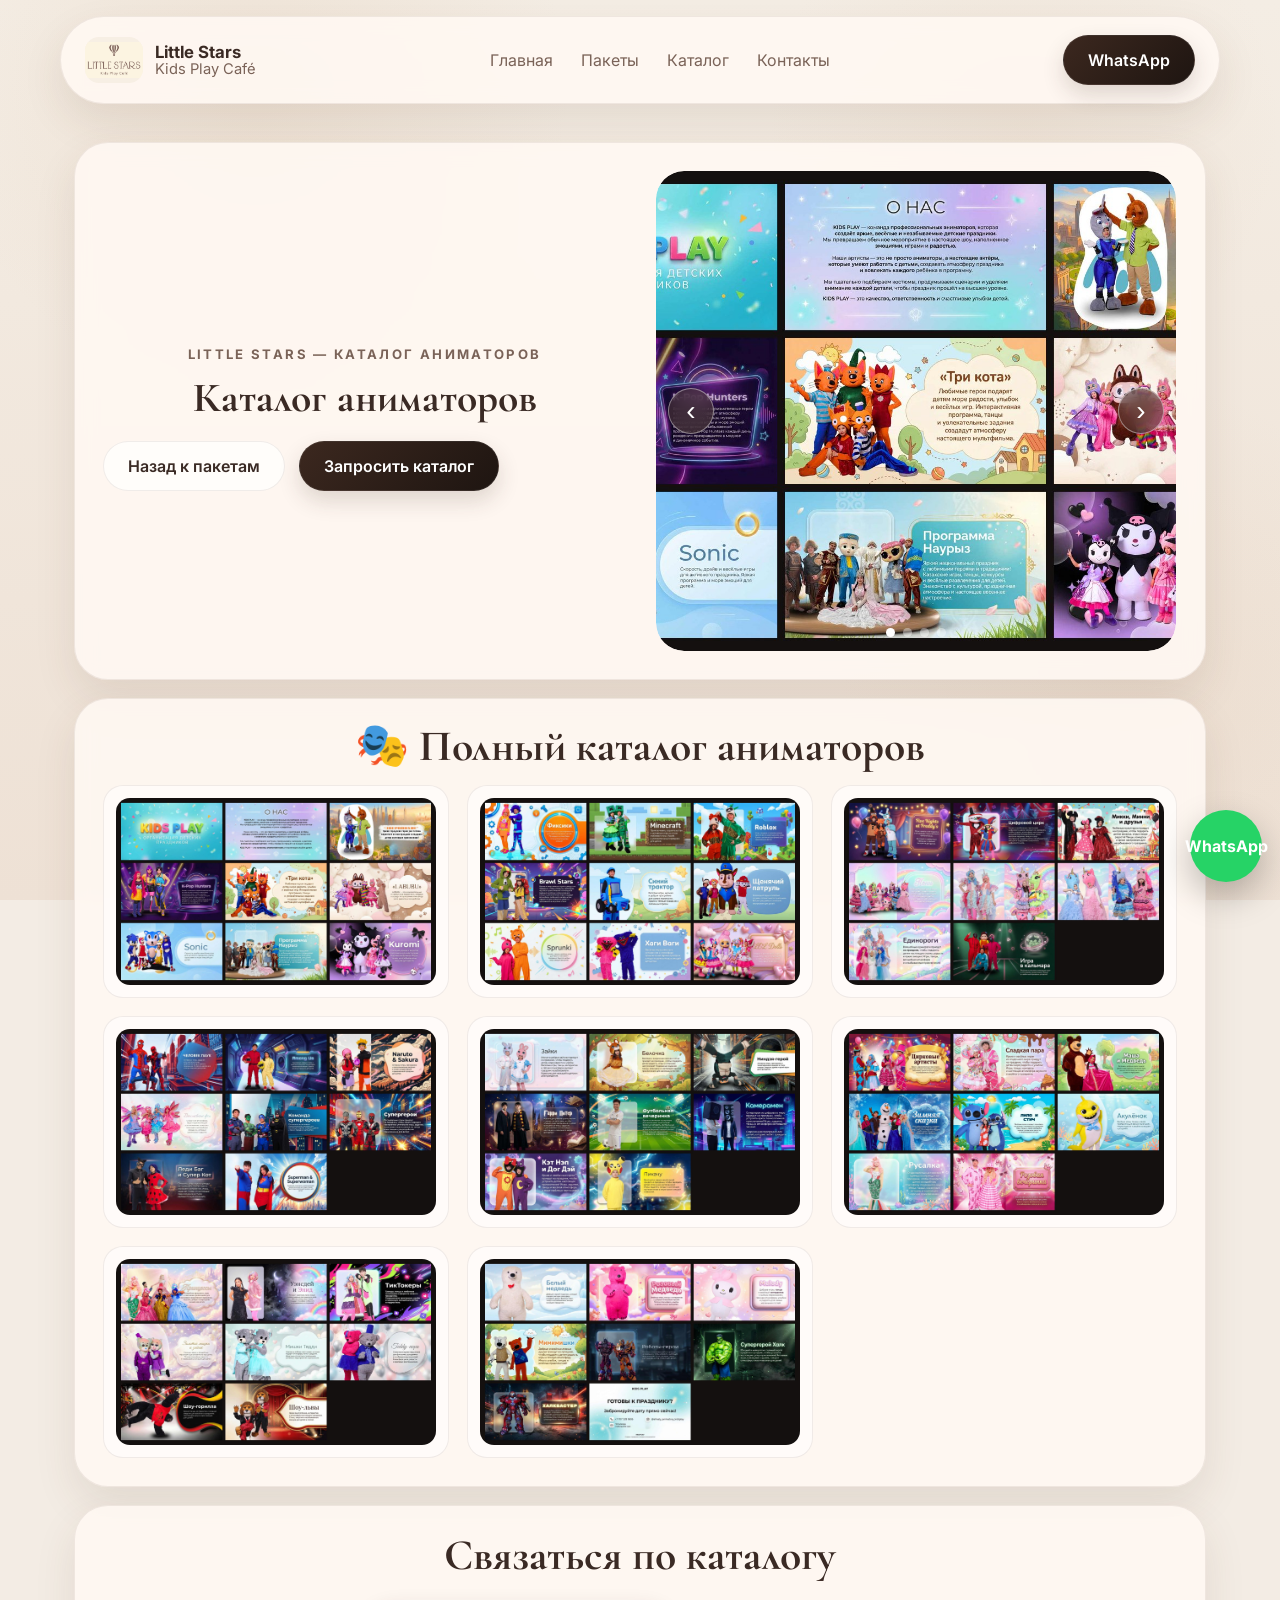
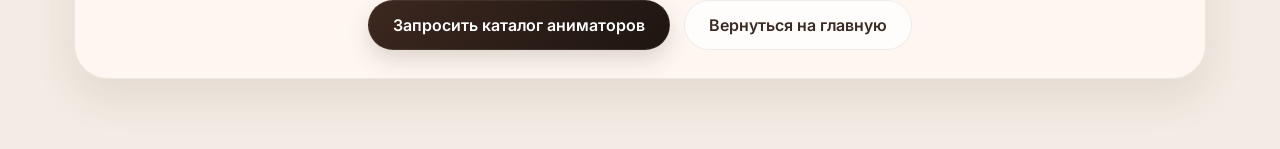
==== commit 23c6390c: "Add files via upload" ====
--- a/animator-catalog.html
+++ b/animator-catalog.html
@@ -9,8 +9,8 @@
 <link href="https://fonts.googleapis.com" rel="preconnect"/>
 <link crossorigin="" href="https://fonts.gstatic.com" rel="preconnect"/>
 <link href="https://fonts.googleapis.com/css2?family=Cormorant+Garamond:wght@500;600;700&amp;family=Inter:wght@400;500;600;700&amp;display=swap" rel="stylesheet"/>
-<link href="styles.css" rel="stylesheet">
-</link></head>
+<link href="styles.css" rel="stylesheet"/>
+</head>
 <body>
 <div class="site-bg"></div>
 <header class="site-header" id="top">
@@ -27,7 +27,7 @@
 <a href="#catalog-grid">Каталог</a>
 <a href="#contacts">Контакты</a>
 </nav>
-<a class="header-wa" href="https://wa.me/77074072551?text=%D0%97%D0%B4%D1%80%D0%B0%D0%B2%D1%81%D1%82%D0%B2%D1%83%D0%B9%D1%82%D0%B5%21%20%D0%A5%D0%BE%D1%87%D1%83%20%D0%B7%D0%B0%D0%BF%D1%80%D0%BE%D1%81%D0%B8%D1%82%D1%8C%20%D0%BA%D0%B0%D1%82%D0%B0%D0%BB%D0%BE%D0%B3%20%D0%B0%D0%BD%D0%B8%D0%BC%D0%B0%D1%82%D0%BE%D1%80%D0%BE%D0%B2%20%D0%B2%20Little%20Stars" rel="noopener" target="_blank">WhatsApp</a>
+<a class="header-wa" data-branch-message="Здравствуйте! Хочу запросить каталог аниматоров в Little Stars" data-branch-select="true" href="#branch-modal">WhatsApp</a>
 </header>
 <main class="page-shell">
 <section class="section-surface hero hero-grid">
@@ -36,7 +36,7 @@
 <h1 class="catalog-title catalog-page-title">Каталог аниматоров</h1>
 <div class="package-actions left-actions" style="margin-top:18px;">
 <a class="btn btn-secondary" href="packages.html">Назад к пакетам</a>
-<a class="btn btn-primary" href="https://wa.me/77074072551?text=%D0%97%D0%B4%D1%80%D0%B0%D0%B2%D1%81%D1%82%D0%B2%D1%83%D0%B9%D1%82%D0%B5%21%20%D0%A5%D0%BE%D1%87%D1%83%20%D0%B7%D0%B0%D0%BF%D1%80%D0%BE%D1%81%D0%B8%D1%82%D1%8C%20%D0%BA%D0%B0%D1%82%D0%B0%D0%BB%D0%BE%D0%B3%20%D0%B0%D0%BD%D0%B8%D0%BC%D0%B0%D1%82%D0%BE%D1%80%D0%BE%D0%B2%20%D0%B2%20Little%20Stars" rel="noopener" target="_blank">Запросить каталог</a>
+<a class="btn btn-primary" data-branch-message="Здравствуйте! Хочу запросить каталог аниматоров в Little Stars" data-branch-select="true" href="#branch-modal">Запросить каталог</a>
 </div>
 </div>
 <div class="carousel media-carousel compact" id="catalog-hero-carousel">
@@ -76,12 +76,12 @@
 <h2>Связаться по каталогу</h2>
 </div>
 <div class="package-actions package-actions-stack">
-<a class="btn btn-primary" href="https://wa.me/77074072551?text=%D0%97%D0%B4%D1%80%D0%B0%D0%B2%D1%81%D1%82%D0%B2%D1%83%D0%B9%D1%82%D0%B5%21%20%D0%A5%D0%BE%D1%87%D1%83%20%D0%B7%D0%B0%D0%BF%D1%80%D0%BE%D1%81%D0%B8%D1%82%D1%8C%20%D0%BA%D0%B0%D1%82%D0%B0%D0%BB%D0%BE%D0%B3%20%D0%B0%D0%BD%D0%B8%D0%BC%D0%B0%D1%82%D0%BE%D1%80%D0%BE%D0%B2%20%D0%B2%20Little%20Stars" rel="noopener" target="_blank">Запросить каталог аниматоров</a>
+<a class="btn btn-primary" data-branch-message="Здравствуйте! Хочу запросить каталог аниматоров в Little Stars" data-branch-select="true" href="#branch-modal">Запросить каталог аниматоров</a>
 <a class="btn btn-secondary" href="index.html">Вернуться на главную</a>
 </div>
 </section>
 </main>
-<a aria-label="WhatsApp" class="floating-wa" href="https://wa.me/77074072551?text=%D0%97%D0%B4%D1%80%D0%B0%D0%B2%D1%81%D1%82%D0%B2%D1%83%D0%B9%D1%82%D0%B5%21%20%D0%A5%D0%BE%D1%87%D1%83%20%D0%B7%D0%B0%D0%BF%D1%80%D0%BE%D1%81%D0%B8%D1%82%D1%8C%20%D0%BA%D0%B0%D1%82%D0%B0%D0%BB%D0%BE%D0%B3%20%D0%B0%D0%BD%D0%B8%D0%BC%D0%B0%D1%82%D0%BE%D1%80%D0%BE%D0%B2%20%D0%B2%20Little%20Stars" rel="noopener" target="_blank">WhatsApp</a>
+<a aria-label="WhatsApp" class="floating-wa" data-branch-message="Здравствуйте! Хочу запросить каталог аниматоров в Little Stars" data-branch-select="true" href="#branch-modal">WhatsApp</a>
 <script>
     (function () {
       document.querySelectorAll('.carousel').forEach((carousel) => {
@@ -112,5 +112,84 @@
       });
     })();
   </script>
+
+<div aria-hidden="true" class="branch-modal" id="branch-modal">
+<div class="branch-modal-backdrop" data-branch-close="true"></div>
+<div aria-labelledby="branch-modal-title" aria-modal="true" class="branch-modal-card" role="dialog">
+<button aria-label="Закрыть" class="branch-modal-close" data-branch-close="true" type="button">×</button>
+<p class="eyebrow">Бронирование</p>
+<h2 id="branch-modal-title">Выберите филиал</h2>
+<p class="branch-modal-text">После выбора откроется WhatsApp нужного филиала.</p>
+<div class="branch-choice-list">
+<a class="branch-choice" data-branch-link="rozy" href="https://wa.me/77074072551" rel="noopener" target="_blank">
+<strong>Розыбакиева</strong>
+<span>Розыбакиева 320 | ЖК 4 YOU</span>
+</a>
+<a class="branch-choice" data-branch-link="alfarabi" href="https://wa.me/77073072551" rel="noopener" target="_blank">
+<strong>Аль-Фараби</strong>
+<span>Аль-Фараби 41/6 | ЖК Metropole</span>
+</a>
+</div>
+</div>
+</div>
+<script>
+  (function () {
+    const modal = document.getElementById('branch-modal');
+    if (!modal) return;
+
+    const branchLinks = {
+      rozy: modal.querySelector('[data-branch-link="rozy"]'),
+      alfarabi: modal.querySelector('[data-branch-link="alfarabi"]')
+    };
+
+    const branches = {
+      rozy: {
+        phone: '77074072551',
+        name: 'Розыбакиева 320 | ЖК 4 YOU'
+      },
+      alfarabi: {
+        phone: '77073072551',
+        name: 'Аль-Фараби 41/6 | ЖК Metropole'
+      }
+    };
+
+    function waLink(phone, message) {
+      return 'https://wa.me/' + phone + '?text=' + encodeURIComponent(message);
+    }
+
+    function openBranchModal(message) {
+      Object.keys(branches).forEach((key) => {
+        const branch = branches[key];
+        const link = branchLinks[key];
+        if (!link) return;
+        link.href = waLink(branch.phone, message + '\nФилиал: ' + branch.name);
+      });
+      modal.classList.add('is-open');
+      modal.setAttribute('aria-hidden', 'false');
+      document.body.classList.add('modal-open');
+    }
+
+    function closeBranchModal() {
+      modal.classList.remove('is-open');
+      modal.setAttribute('aria-hidden', 'true');
+      document.body.classList.remove('modal-open');
+    }
+
+    document.querySelectorAll('[data-branch-select]').forEach((button) => {
+      button.addEventListener('click', (event) => {
+        event.preventDefault();
+        openBranchModal(button.dataset.branchMessage || 'Здравствуйте! Хочу связаться с Little Stars');
+      });
+    });
+
+    modal.querySelectorAll('[data-branch-close]').forEach((button) => {
+      button.addEventListener('click', closeBranchModal);
+    });
+
+    document.addEventListener('keydown', (event) => {
+      if (event.key === 'Escape') closeBranchModal();
+    });
+  })();
+</script>
 </body>
 </html>
--- a/styles.css
+++ b/styles.css
@@ -44,7 +44,7 @@
   backdrop-filter: blur(10px);
 }
 .brand{display:flex; align-items:center; gap:12px}
-.brand-logo{width:42px; height:42px; border-radius:12px; object-fit:cover}
+.brand-logo{width:58px; height:46px; border-radius:14px; object-fit:contain}
 .brand-text{display:flex; flex-direction:column; line-height:1.1}
 .brand-text strong{font-size:1.05rem}
 .brand-text span{font-size:.92rem; color:var(--muted)}
@@ -872,8 +872,8 @@
 /* Little Stars client update */
 .brand-logo{
   object-fit:contain !important;
-  background:#050403;
-  padding:4px;
+  background:#f7efe4;
+  padding:0;
 }
 .closure-branches{
   display:grid;
@@ -912,3 +912,109 @@
     line-height:1.05 !important;
   }
 }
+
+
+/* Branch booking selector */
+.modal-open{
+  overflow:hidden;
+}
+.branch-modal{
+  position:fixed;
+  inset:0;
+  z-index:9999;
+  display:none;
+  align-items:center;
+  justify-content:center;
+  padding:20px;
+}
+.branch-modal.is-open{
+  display:flex;
+}
+.branch-modal-backdrop{
+  position:absolute;
+  inset:0;
+  background:rgba(28,18,14,.42);
+  backdrop-filter:blur(8px);
+}
+.branch-modal-card{
+  position:relative;
+  width:min(460px,100%);
+  background:rgba(255,250,243,.98);
+  border:1px solid var(--line);
+  border-radius:28px;
+  box-shadow:0 24px 80px rgba(54,38,30,.28);
+  padding:28px;
+  text-align:center;
+}
+.branch-modal-card h2{
+  margin:4px 0 8px;
+  font-size:2rem;
+  line-height:1;
+}
+.branch-modal-text{
+  margin:0 0 18px;
+  color:var(--muted);
+}
+.branch-modal-close{
+  position:absolute;
+  top:12px;
+  right:14px;
+  width:34px;
+  height:34px;
+  border:0;
+  border-radius:999px;
+  background:rgba(58,35,27,.08);
+  color:var(--text);
+  font-size:1.5rem;
+  line-height:1;
+  cursor:pointer;
+}
+.branch-choice-list{
+  display:grid;
+  gap:12px;
+}
+.branch-choice{
+  display:block;
+  text-decoration:none;
+  color:var(--text);
+  border:1px solid var(--line);
+  border-radius:18px;
+  background:rgba(255,255,255,.78);
+  padding:16px;
+  transition:transform .18s ease, box-shadow .18s ease, background .18s ease;
+}
+.branch-choice:hover{
+  transform:translateY(-2px);
+  box-shadow:0 14px 30px rgba(54,38,30,.14);
+  background:#fff;
+}
+.branch-choice strong{
+  display:block;
+  font-size:1rem;
+  margin-bottom:4px;
+}
+.branch-choice span{
+  display:block;
+  color:var(--muted);
+  font-size:.94rem;
+}
+.closure-branch-actions{
+  margin-top:16px;
+}
+.branch-direct-btn{
+  width:100%;
+  justify-content:center;
+}
+@media (max-width:768px){
+  .branch-modal{
+    align-items:flex-end;
+    padding:12px;
+  }
+  .branch-modal-card{
+    border-radius:24px;
+    padding:24px 18px 18px;
+  }
+  .branch-modal-card h2{
+    font-size:1.65rem;
+  }
+}
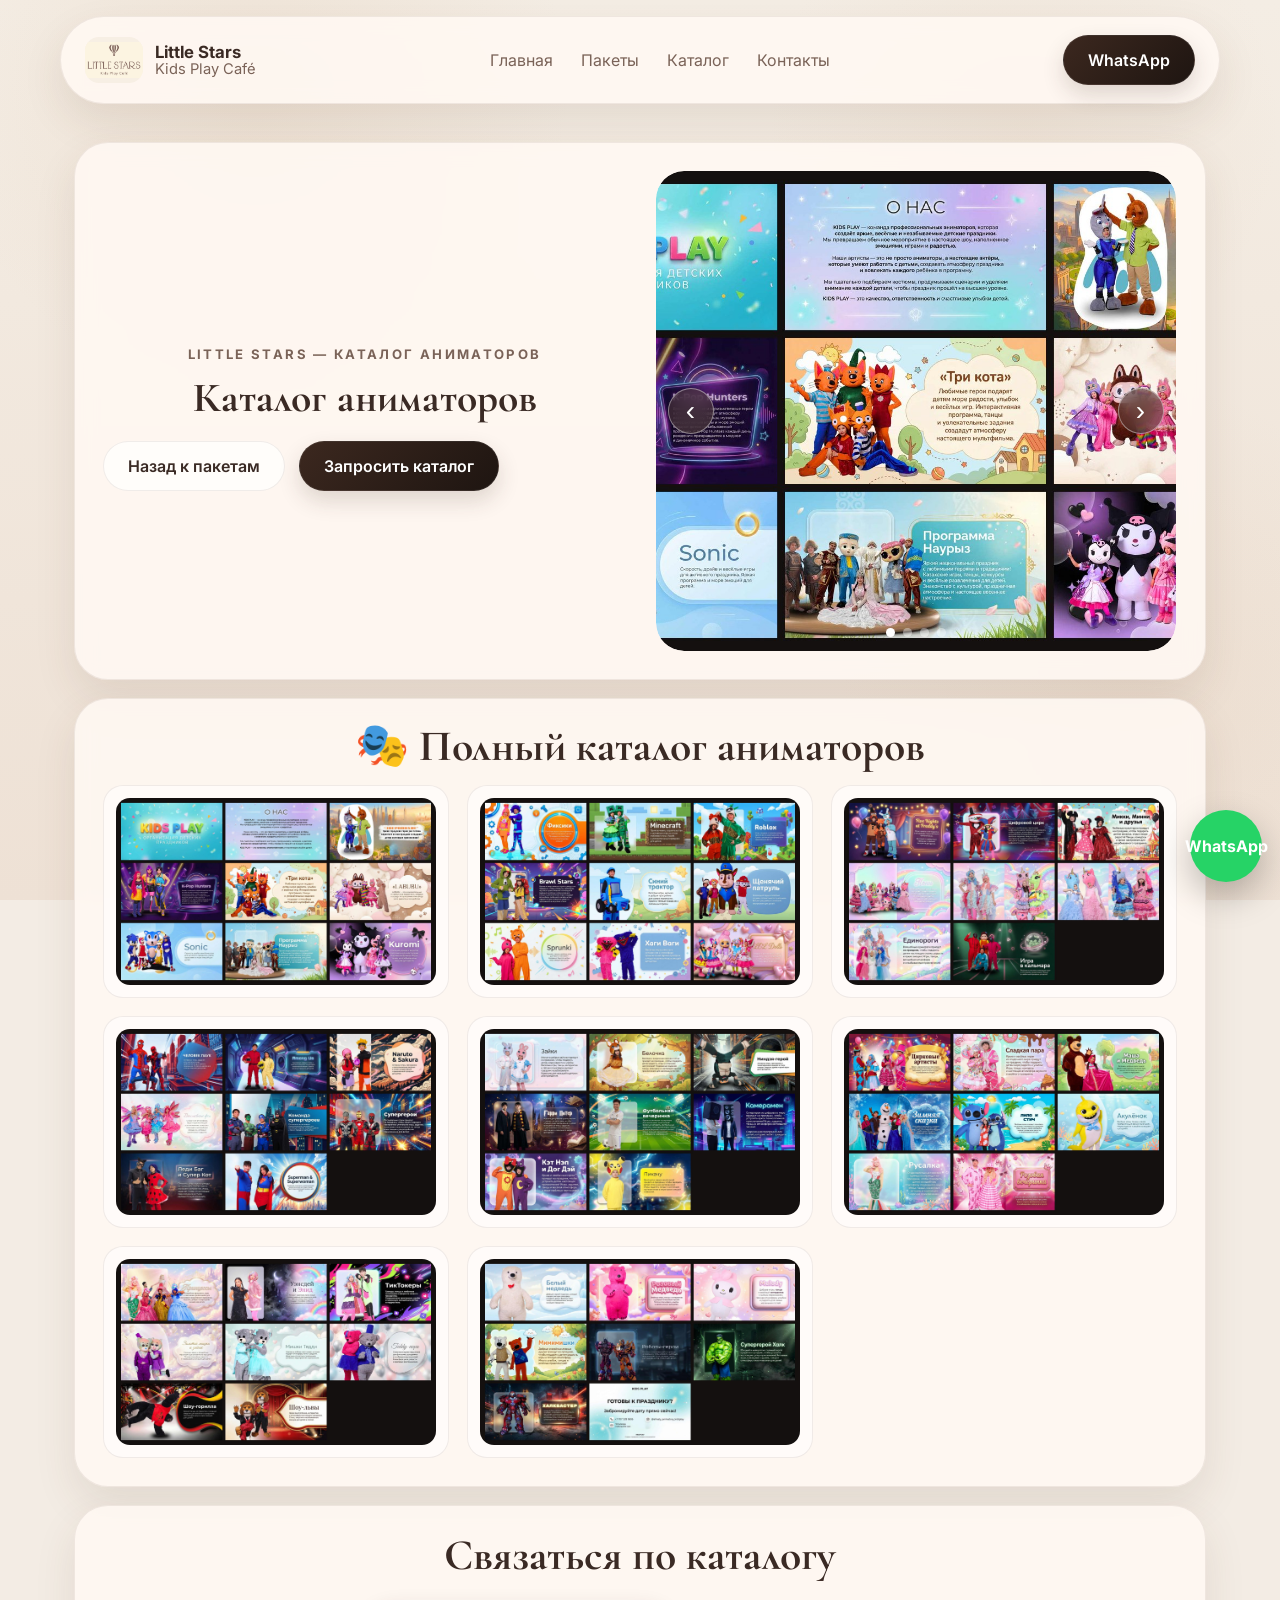
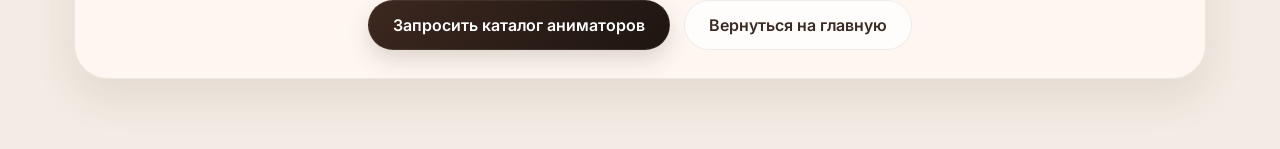
==== commit 1385069e: "Add files via upload" ====
--- a/animator-catalog.html
+++ b/animator-catalog.html
@@ -6,6 +6,7 @@
 <meta content="width=device-width, initial-scale=1.0" name="viewport"/>
 <title>Каталог аниматоров — Little Stars</title>
 <meta content="Каталог аниматоров Little Stars: сохранённые изображения из каталога клиентки." name="description"/>
+<script src="meta-pixel.js"></script>
 <link href="https://fonts.googleapis.com" rel="preconnect"/>
 <link crossorigin="" href="https://fonts.gstatic.com" rel="preconnect"/>
 <link href="https://fonts.googleapis.com/css2?family=Cormorant+Garamond:wght@500;600;700&amp;family=Inter:wght@400;500;600;700&amp;display=swap" rel="stylesheet"/>
--- a/styles.css
+++ b/styles.css
@@ -118,8 +118,6 @@
   border-radius:28px;
 }
 .media-carousel.compact .carousel-slide img{height:480px; object-position:center center}
-.menu-carousel{max-width:720px}
-.menu-carousel .carousel-slide img{height:420px; object-fit:cover; object-position:center center}
 .carousel-btn{
   position:absolute; top:50%; transform:translateY(-50%);
   width:46px; height:46px; border-radius:50%;
@@ -198,7 +196,7 @@
   color:#efd4bf;
 }
 
-.menu-preview-actions,.package-actions{
+.package-actions{
   display:flex; gap:14px; justify-content:center; flex-wrap:wrap; margin-top:18px;
 }
 .contact-box{
@@ -224,32 +222,13 @@
   font-weight:700; box-shadow:0 14px 34px rgba(0,0,0,.25);
 }
 
-/* Menu page */
-.menu-page-shell{max-width:1120px}
-.menu-hero{display:flex; justify-content:space-between; align-items:flex-end; gap:22px}
-.menu-hero-actions{display:flex; gap:12px; flex-wrap:wrap}
-.menu-pages-list{display:flex; flex-direction:column; gap:22px}
-.menu-page-card{
-  background:rgba(255,255,255,.05);
-  border:1px solid var(--line);
-  border-radius:28px; padding:22px;
-}
-.menu-page-heading{
-  display:flex; align-items:flex-end; justify-content:space-between; gap:18px; margin-bottom:16px;
-}
-.menu-page-card img{
-  width:100%; display:block; border-radius:22px; background:#f5efe7;
-}
-
 @media (max-width: 980px){
   .desktop-nav{display:none}
   .site-header{padding:16px 18px; border-radius:26px}
   .hero-grid, .packages-grid, .contact-box{grid-template-columns:1fr}
-  .carousel, .menu-carousel{max-width:100%}
+  .carousel{max-width:100%}
   .carousel-slide img{height:420px}
   .media-carousel.compact .carousel-slide img{height:420px}
-  .menu-hero,.menu-page-heading{display:block}
-  .menu-hero-actions .btn,.menu-page-heading .btn{width:100%; margin-top:12px}
 }
 @media (max-width: 768px){
   .page-shell{padding:14px 10px 90px}
@@ -258,97 +237,8 @@
   h2{font-size:clamp(2rem,3.4vw,3rem); line-height:1}
   .action-grid{grid-template-columns:1fr 1fr}
   .carousel-slide img,
-  .media-carousel.compact .carousel-slide img,
-  .menu-carousel .carousel-slide img{height:320px}
+  .media-carousel.compact .carousel-slide img{height:320px}
   .floating-wa{width:66px; height:66px; right:14px; bottom:14px}
-}
-
-
-/* Menu polish */
-.polished-menu-section{
-  padding:24px 24px 26px;
-}
-.menu-heading-row{
-  margin-bottom:14px;
-}
-.menu-heading-row h2{font-size:clamp(2rem,3.4vw,3rem); line-height:1}
-.menu-showcase{
-  max-width:760px;
-  margin:0 auto;
-}
-.polished-carousel{
-  background:linear-gradient(180deg, rgba(255,255,255,.04), rgba(255,255,255,.02));
-  border:1px solid rgba(255,255,255,.06);
-  border-radius:30px;
-  box-shadow:0 16px 34px rgba(0,0,0,.18);
-  padding:16px;
-}
-.polished-carousel .carousel-slide img{
-  border-radius:22px;
-  object-fit:cover;
-  object-position:center;
-  box-shadow:0 10px 24px rgba(0,0,0,.12);
-}
-.polished-carousel .carousel-btn{
-  width:44px;
-  height:44px;
-  background:rgba(18,14,13,.58);
-  backdrop-filter:blur(8px);
-  border:1px solid rgba(255,255,255,.10);
-  color:#fff;
-  transition:transform .2s ease, background .2s ease, border-color .2s ease;
-}
-.polished-carousel .carousel-btn:hover{
-  transform:translateY(-50%) scale(1.04);
-  background:rgba(29,22,19,.82);
-  border-color:rgba(255,255,255,.18);
-}
-.polished-carousel .carousel-btn.prev{left:16px;}
-.polished-carousel .carousel-btn.next{right:16px;}
-.polished-carousel .carousel-dots{
-  bottom:18px;
-  gap:7px;
-}
-.polished-carousel .dot{
-  width:8px;
-  height:8px;
-  background:rgba(255,255,255,.38);
-  transition:all .22s ease;
-}
-.polished-carousel .dot.active{
-  width:22px;
-  border-radius:999px;
-  background:#fff;
-}
-.polished-menu-actions{
-  margin-top:16px;
-  justify-content:center;
-  align-items:center;
-}
-.polished-menu-actions .btn{
-  min-width:230px;
-}
-@media (max-width: 768px){
-  .polished-menu-section{
-    padding:18px 16px 20px;
-  }
-  .menu-showcase{
-    max-width:100%;
-  }
-  .polished-carousel{
-    padding:12px;
-    border-radius:24px;
-  }
-  .polished-carousel .carousel-slide img{
-    border-radius:18px;
-  }
-  .polished-menu-actions{
-    flex-direction:column;
-  }
-  .polished-menu-actions .btn{
-    width:100%;
-    min-width:0;
-  }
 }
 
 .section-surface:hover{
@@ -405,10 +295,6 @@
   .carousel-slide img,
   .media-carousel.compact .carousel-slide img{
     height:300px !important;
-    object-position:center center !important;
-  }
-  .menu-carousel .carousel-slide img{
-    height:250px !important;
     object-position:center center !important;
   }
 }
@@ -420,7 +306,6 @@
   .page-shell{padding:12px 10px 86px}
   .section-surface{padding:16px; border-radius:24px}
   .carousel-slide img{height:285px !important}
-  .menu-carousel .carousel-slide img{height:235px !important}
   .action-card{
     background:rgba(255,255,255,.78);
     padding:18px 14px;
@@ -432,7 +317,6 @@
     bottom:12px;
   }
 }
-
 
 /* Requested client final tweaks */
 .centered-copy,
@@ -453,8 +337,7 @@
   font-size:clamp(1.8rem,3vw,2.6rem);
   white-space:nowrap;
 }
-.centered-block .section-heading,
-.menu-heading-row{
+.centered-block .section-heading{
   text-align:center;
 }
 .single-line-title{
@@ -488,9 +371,6 @@
 #center-carousel .carousel-slide img{
   object-position:center center !important;
 }
-#menu-carousel .carousel-slide img{
-  object-position:center center !important;
-}
 @media (max-width: 900px){
   .single-line-title{
     font-size:clamp(1.5rem,5.2vw,2rem) !important;
@@ -523,7 +403,6 @@
     min-height:88px;
   }
 }
-
 
 /* restore selected photos centering */
 #hero-carousel .carousel-slide img,
@@ -531,7 +410,6 @@
   object-position:center center !important;
 }
 
-
 /* Lower photo focus to avoid too much ceiling */
 #hero-carousel .carousel-slide img{
   object-position:center 78% !important;
@@ -547,7 +425,6 @@
     object-position:center 76% !important;
   }
 }
-
 
 /* Final requested client tweaks */
 .centered-copy h1{
@@ -645,7 +522,6 @@
   }
 }
 
-
 /* Final tightening requested */
 .why-grid h2,
 .why-title{
@@ -674,7 +550,6 @@
     line-height: 1.12 !important;
   }
 }
-
 
 /* Mobile buttons darker + warmer brown */
 @media (max-width: 768px){
@@ -695,7 +570,6 @@
   --text-main: #3a2a1f !important;
 }
 
-
 .hero h1{
   max-width: 600px;
   font-size: clamp(1.9rem, 4.5vw, 2.6rem) !important;
@@ -709,7 +583,6 @@
   }
 }
 
-
 .quick-links .quick-link{
   background: linear-gradient(180deg, #4a2f22, #2d1b12) !important;
   color: #fff !important;
@@ -719,12 +592,10 @@
   background: linear-gradient(180deg, #5a3a2b, #3a2419) !important;
 }
 
-
 :root{
   --surface: #eee5dc !important;
   --surface-2: #e3d6c8 !important;
 }
-
 
 /* V6 force-fix hero and quick access buttons */
 .hero h1,
@@ -787,7 +658,6 @@
   }
 }
 
-
 /* V8 HARD FIX hero EXACT 3 lines mobile */
 @media (max-width: 768px){
   .hero h1,
@@ -799,7 +669,6 @@
     letter-spacing: -0.01em;
   }
 }
-
 
 /* lighten quick access buttons to fit design better */
 .clean-action-grid .action-card,
@@ -821,7 +690,6 @@
 .action-grid .action-card:hover{
   background: linear-gradient(180deg, #ddd2c6, #cfc1b4) !important;
 }
-
 
 .package-title{font-family:"Inter",system-ui,sans-serif; font-weight:700; line-height:1.15; letter-spacing:.01em}
 .package-title-mini,.package-title-big{font-size:1.55rem}
@@ -848,9 +716,7 @@
   .package-carousel .carousel-slide img{height:240px}
 }
 
-
 .catalog-page-grid{display:grid;grid-template-columns:repeat(3,minmax(0,1fr));gap:18px}.catalog-page-card{display:flex;flex-direction:column;gap:10px;padding:12px;border-radius:20px;background:rgba(255,255,255,.58);border:1px solid var(--line);text-decoration:none;color:var(--text);box-shadow:var(--shadow-soft)}.catalog-page-card img{width:100%;height:auto;border-radius:14px;display:block}.catalog-page-card span{text-align:center;font-weight:600}.catalog-page-card:hover{transform:translateY(-3px);transition:.2s ease}.animator-carousel img{object-fit:cover}@media (max-width:980px){.catalog-page-grid{grid-template-columns:repeat(2,minmax(0,1fr));}}@media (max-width:640px){.catalog-page-grid{grid-template-columns:1fr;}}
-
 
 .catalog-title{
   line-height:.88;
@@ -866,8 +732,6 @@
 .catalog-page-card span{
   display:none;
 }
-
-
 
 /* Little Stars client update */
 .brand-logo{
@@ -912,7 +776,6 @@
     line-height:1.05 !important;
   }
 }
-
 
 /* Branch booking selector */
 .modal-open{
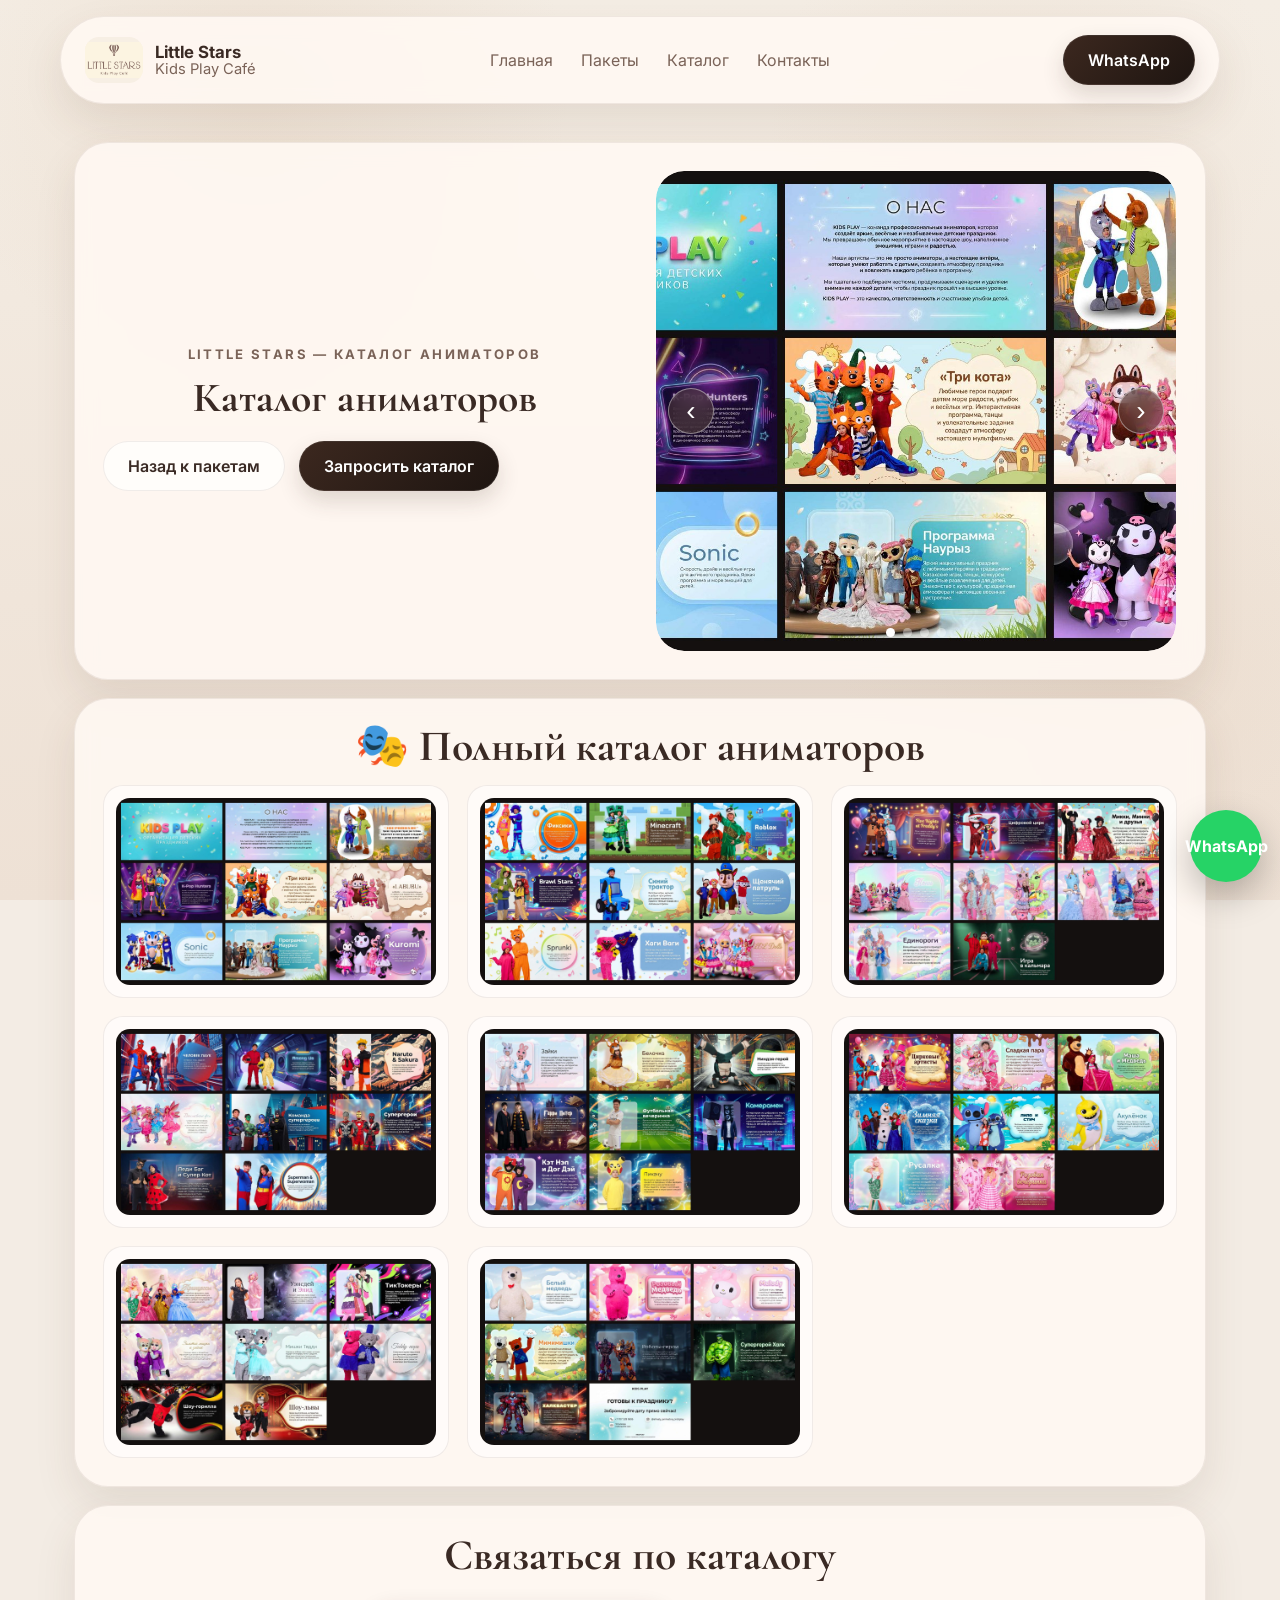
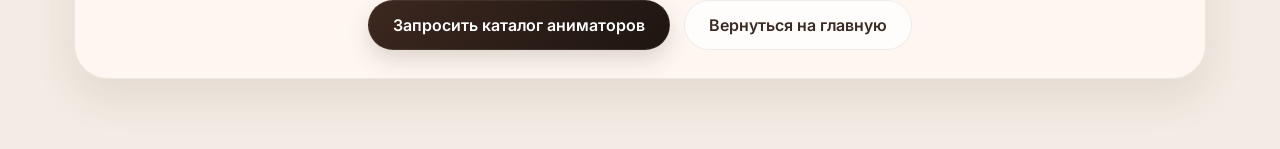
==== commit 6540e3fe: "Add files via upload" ====
--- a/animator-catalog.html
+++ b/animator-catalog.html
@@ -7,6 +7,8 @@
 <title>Каталог аниматоров — Little Stars</title>
 <meta content="Каталог аниматоров Little Stars: сохранённые изображения из каталога клиентки." name="description"/>
 <script src="meta-pixel.js"></script>
+<link href="/reservation.css" rel="stylesheet"/>
+<script defer src="/reservation.js"></script>
 <link href="https://fonts.googleapis.com" rel="preconnect"/>
 <link crossorigin="" href="https://fonts.gstatic.com" rel="preconnect"/>
 <link href="https://fonts.googleapis.com/css2?family=Cormorant+Garamond:wght@500;600;700&amp;family=Inter:wght@400;500;600;700&amp;display=swap" rel="stylesheet"/>
@@ -37,7 +39,7 @@
 <h1 class="catalog-title catalog-page-title">Каталог аниматоров</h1>
 <div class="package-actions left-actions" style="margin-top:18px;">
 <a class="btn btn-secondary" href="packages.html">Назад к пакетам</a>
-<a class="btn btn-primary" data-branch-message="Здравствуйте! Хочу запросить каталог аниматоров в Little Stars" data-branch-select="true" href="#branch-modal">Запросить каталог</a>
+<a class="btn btn-primary" data-reservation-trigger href="#reservation-modal">Запросить каталог</a>
 </div>
 </div>
 <div class="carousel media-carousel compact" id="catalog-hero-carousel">
@@ -77,7 +79,7 @@
 <h2>Связаться по каталогу</h2>
 </div>
 <div class="package-actions package-actions-stack">
-<a class="btn btn-primary" data-branch-message="Здравствуйте! Хочу запросить каталог аниматоров в Little Stars" data-branch-select="true" href="#branch-modal">Запросить каталог аниматоров</a>
+<a class="btn btn-primary" data-reservation-trigger href="#reservation-modal">Запросить каталог аниматоров</a>
 <a class="btn btn-secondary" href="index.html">Вернуться на главную</a>
 </div>
 </section>
--- a/reservation.css
+++ b/reservation.css
@@ -0,0 +1,217 @@
+.reservation-modal {
+  position: fixed;
+  inset: 0;
+  z-index: 10000;
+  display: none;
+  align-items: center;
+  justify-content: center;
+  padding: 20px;
+}
+
+.reservation-modal.is-open {
+  display: flex;
+}
+
+.reservation-modal-backdrop {
+  position: absolute;
+  inset: 0;
+  background: rgba(28, 18, 14, 0.48);
+  backdrop-filter: blur(8px);
+}
+
+.reservation-modal-card {
+  position: relative;
+  width: min(500px, 100%);
+  max-height: calc(100dvh - 40px);
+  overflow-y: auto;
+  background: rgba(255, 250, 243, 0.99);
+  border: 1px solid var(--line);
+  border-radius: 28px;
+  box-shadow: 0 24px 80px rgba(54, 38, 30, 0.3);
+  padding: 30px;
+}
+
+.reservation-modal-card h2 {
+  margin: 4px 0 8px;
+  font-size: 2.15rem;
+  line-height: 1;
+}
+
+.reservation-modal-intro {
+  margin: 0 0 22px;
+  color: var(--muted);
+}
+
+.reservation-modal-close {
+  position: absolute;
+  top: 12px;
+  right: 14px;
+  width: 36px;
+  height: 36px;
+  border: 0;
+  border-radius: 999px;
+  background: rgba(58, 35, 27, 0.08);
+  color: var(--text);
+  font-size: 1.55rem;
+  line-height: 1;
+  cursor: pointer;
+}
+
+.reservation-modal-close:disabled {
+  cursor: wait;
+  opacity: 0.55;
+}
+
+.reservation-form {
+  display: grid;
+  gap: 16px;
+}
+
+.reservation-field {
+  display: grid;
+  gap: 7px;
+}
+
+.reservation-field label {
+  font-size: 0.9rem;
+  font-weight: 700;
+}
+
+.reservation-field input {
+  width: 100%;
+  min-height: 50px;
+  border: 1px solid rgba(108, 84, 72, 0.2);
+  border-radius: 15px;
+  background: rgba(255, 255, 255, 0.82);
+  color: var(--text);
+  padding: 12px 14px;
+  font: inherit;
+  outline: none;
+  transition: border-color 0.18s ease, box-shadow 0.18s ease, background 0.18s ease;
+}
+
+.reservation-field input:focus {
+  border-color: rgba(143, 102, 83, 0.72);
+  background: #fff;
+  box-shadow: 0 0 0 4px rgba(143, 102, 83, 0.1);
+}
+
+.reservation-field input[aria-invalid="true"] {
+  border-color: #a3443b;
+}
+
+.reservation-field-error {
+  min-height: 17px;
+  margin: 0;
+  color: #943d35;
+  font-size: 0.79rem;
+  line-height: 1.35;
+}
+
+.reservation-submit {
+  width: 100%;
+  min-height: 52px;
+  margin-top: 2px;
+  border: 0;
+  cursor: pointer;
+}
+
+.reservation-submit:disabled {
+  cursor: wait;
+  opacity: 0.72;
+  transform: none;
+}
+
+.reservation-spinner {
+  display: none;
+  width: 18px;
+  height: 18px;
+  border: 2px solid rgba(255, 255, 255, 0.38);
+  border-top-color: #fff;
+  border-radius: 50%;
+  animation: reservation-spin 0.72s linear infinite;
+}
+
+.reservation-submit.is-loading .reservation-spinner {
+  display: inline-block;
+}
+
+.reservation-form-status {
+  min-height: 20px;
+  margin: 0;
+  color: #943d35;
+  font-size: 0.88rem;
+  line-height: 1.45;
+  text-align: center;
+}
+
+.reservation-success {
+  padding: 30px 4px 22px;
+  text-align: center;
+}
+
+.reservation-success[hidden],
+.reservation-form[hidden] {
+  display: none;
+}
+
+.reservation-success-mark {
+  display: grid;
+  place-items: center;
+  width: 64px;
+  height: 64px;
+  margin: 0 auto 18px;
+  border-radius: 50%;
+  background: rgba(143, 102, 83, 0.12);
+  color: #6d4735;
+  font-size: 1.75rem;
+  font-weight: 700;
+}
+
+.reservation-success h2 {
+  margin-bottom: 10px;
+}
+
+.reservation-success p {
+  max-width: 34ch;
+  margin: 0 auto;
+  color: var(--muted);
+}
+
+.reservation-honeypot {
+  position: absolute !important;
+  width: 1px !important;
+  height: 1px !important;
+  overflow: hidden !important;
+  clip: rect(0, 0, 0, 0) !important;
+  white-space: nowrap !important;
+}
+
+@keyframes reservation-spin {
+  to {
+    transform: rotate(360deg);
+  }
+}
+
+@media (max-width: 768px) {
+  .reservation-modal {
+    align-items: flex-end;
+    padding: 12px;
+  }
+
+  .reservation-modal-card {
+    max-height: calc(100dvh - 24px);
+    border-radius: 24px;
+    padding: 26px 18px 20px;
+  }
+
+  .reservation-modal-card h2 {
+    font-size: 1.8rem;
+  }
+}
+
+@media (prefers-reduced-motion: reduce) {
+  .reservation-spinner {
+    animation-duration: 1.4s;
+  }
+}
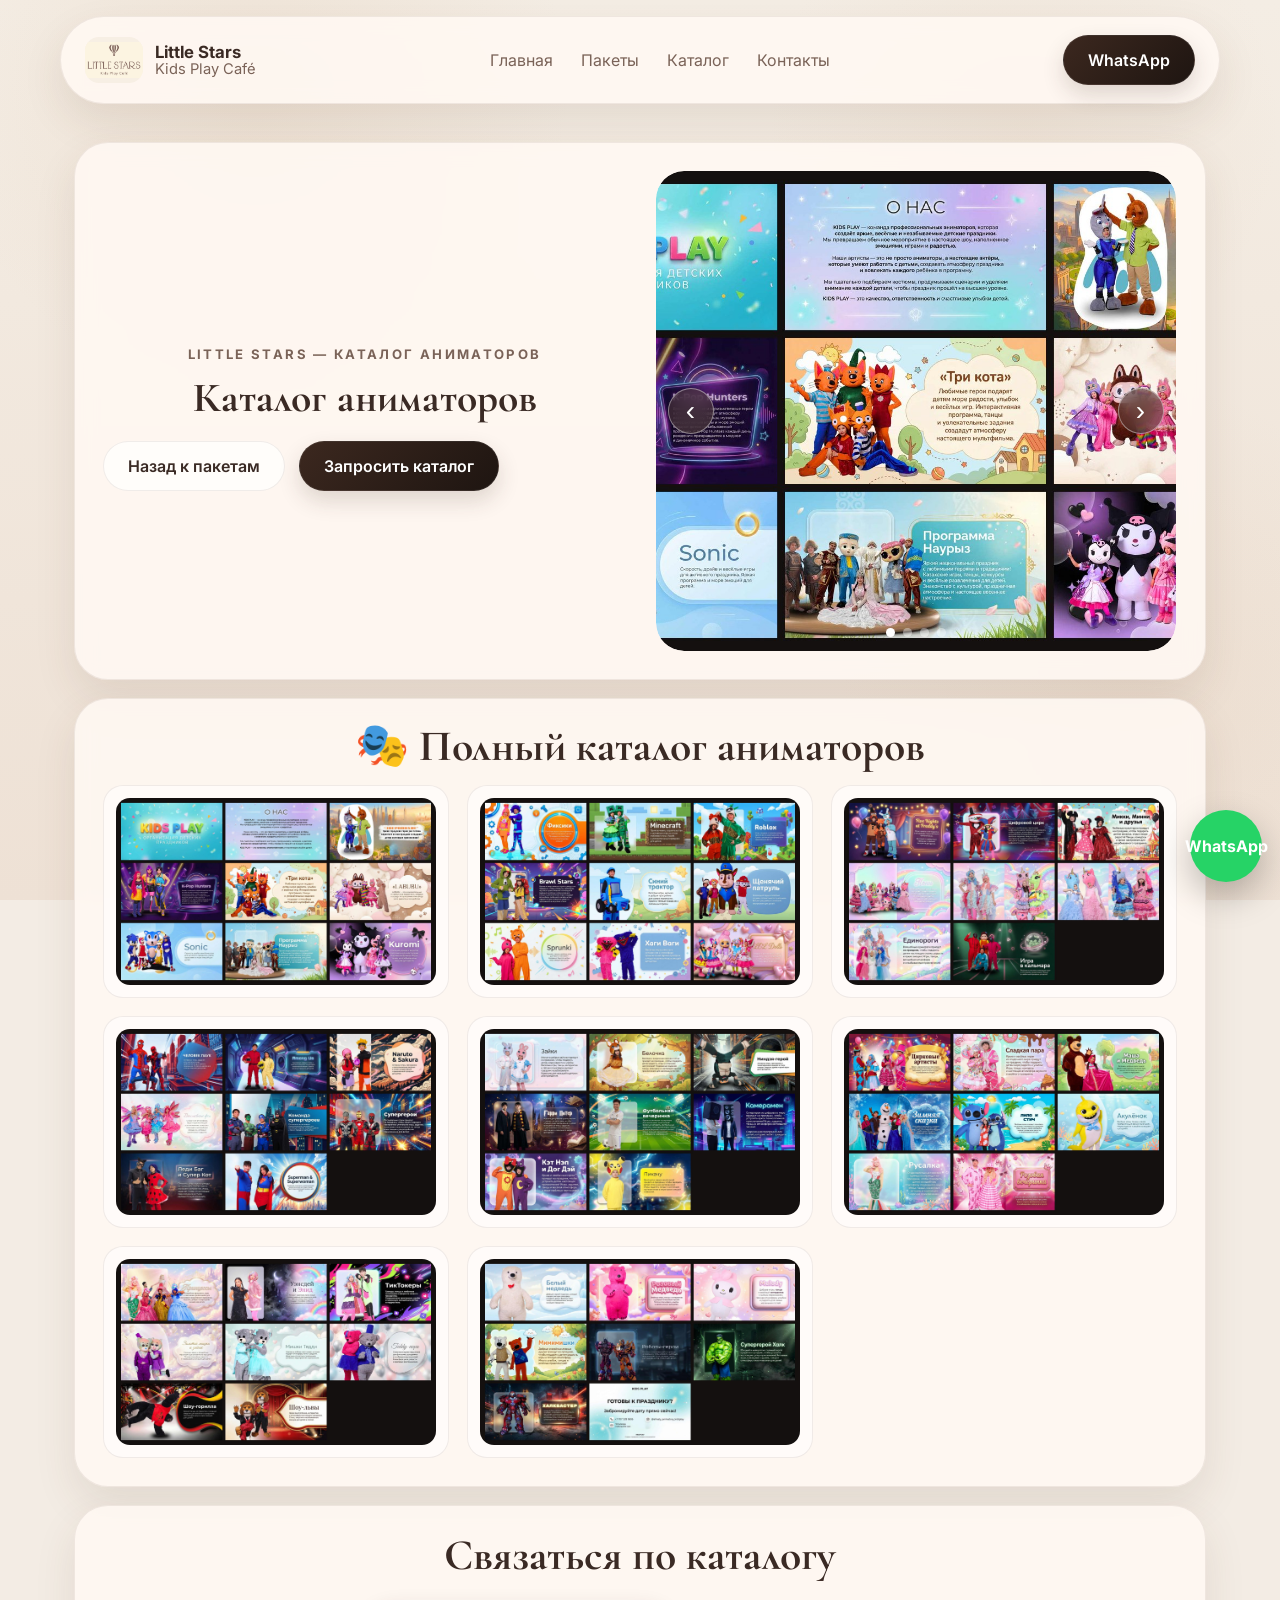
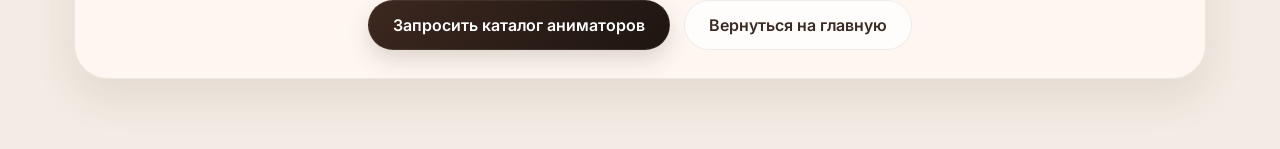
==== commit fb47093d: "Add files via upload" ====
--- a/animator-catalog.html
+++ b/animator-catalog.html
@@ -39,7 +39,7 @@
 <h1 class="catalog-title catalog-page-title">Каталог аниматоров</h1>
 <div class="package-actions left-actions" style="margin-top:18px;">
 <a class="btn btn-secondary" href="packages.html">Назад к пакетам</a>
-<a class="btn btn-primary" data-reservation-trigger href="#reservation-modal">Запросить каталог</a>
+<a class="btn btn-primary" data-booking-cta data-branch-message="Здравствуйте! Хочу запросить каталог аниматоров в Little Stars" data-branch-select="true" href="#branch-modal">Запросить каталог</a>
 </div>
 </div>
 <div class="carousel media-carousel compact" id="catalog-hero-carousel">
@@ -79,7 +79,7 @@
 <h2>Связаться по каталогу</h2>
 </div>
 <div class="package-actions package-actions-stack">
-<a class="btn btn-primary" data-reservation-trigger href="#reservation-modal">Запросить каталог аниматоров</a>
+<a class="btn btn-primary" data-booking-cta data-branch-message="Здравствуйте! Хочу запросить каталог аниматоров в Little Stars" data-branch-select="true" href="#branch-modal">Запросить каталог аниматоров</a>
 <a class="btn btn-secondary" href="index.html">Вернуться на главную</a>
 </div>
 </section>
